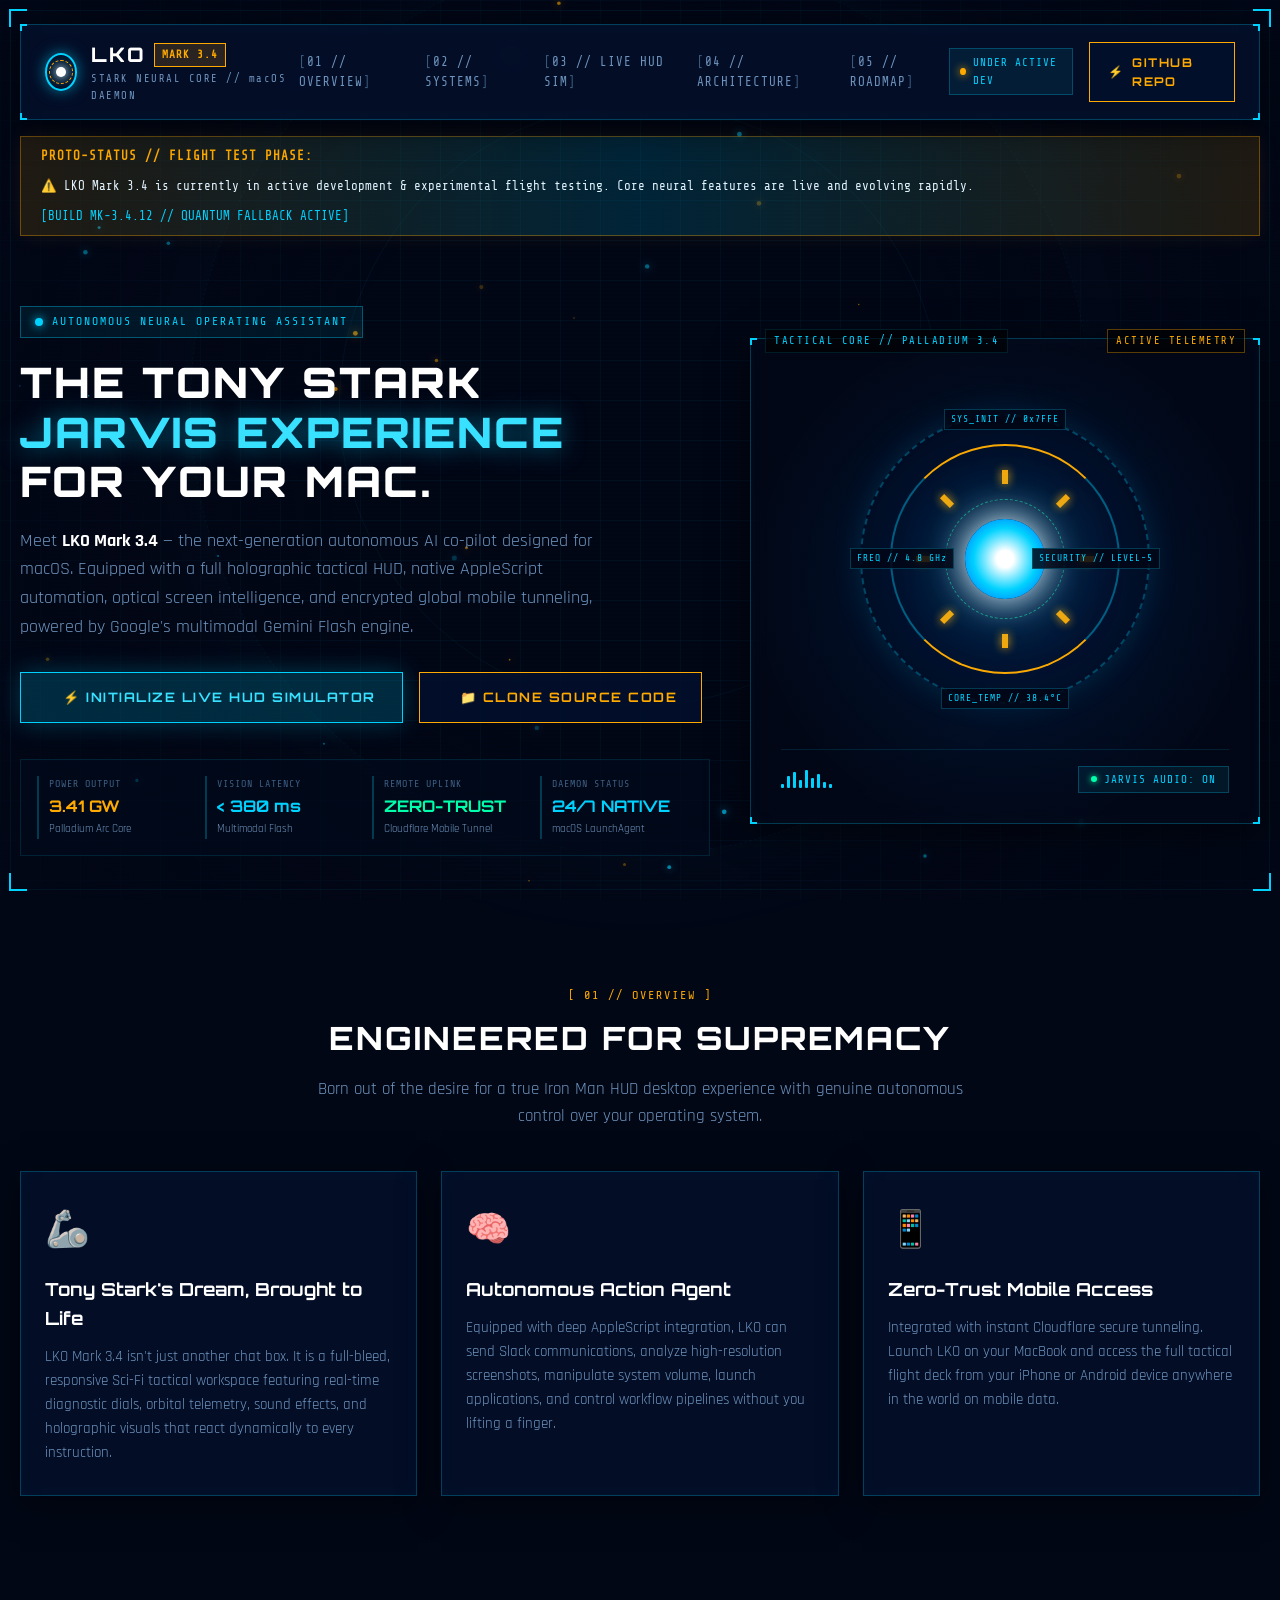
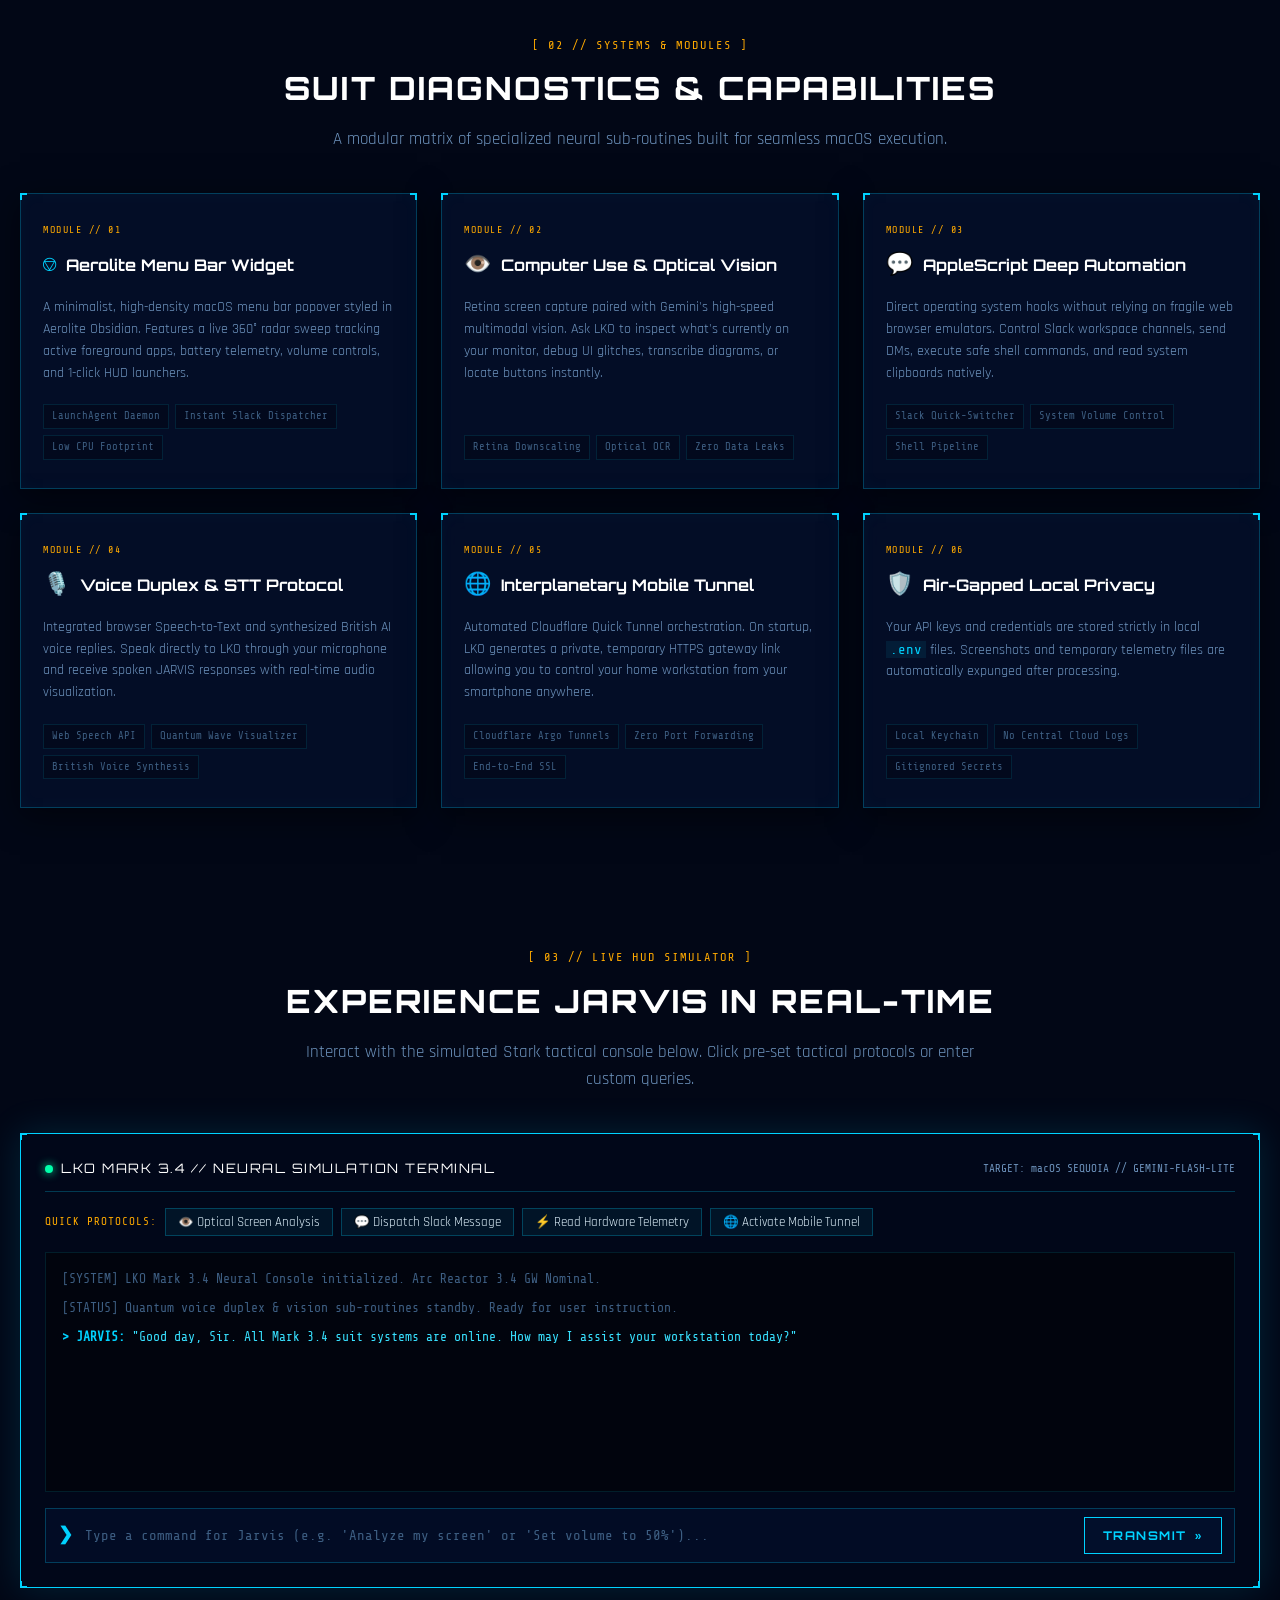
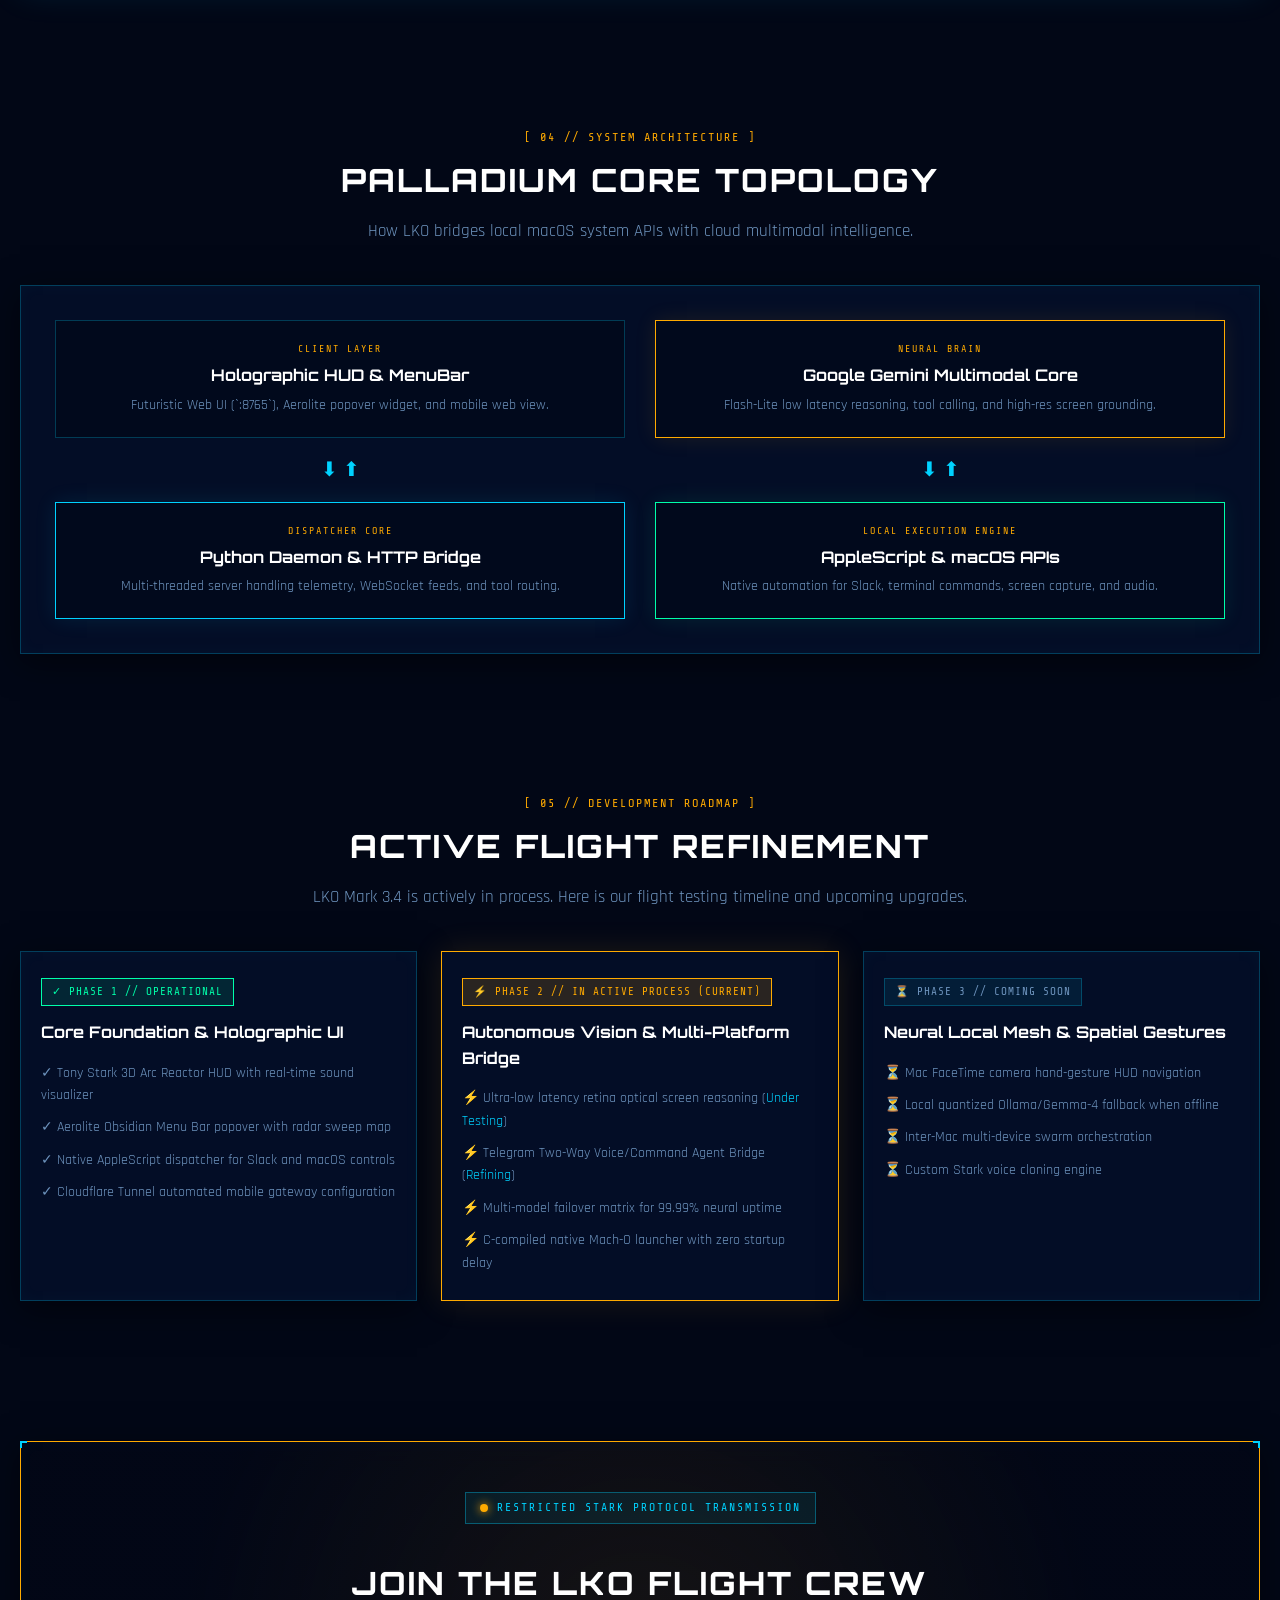
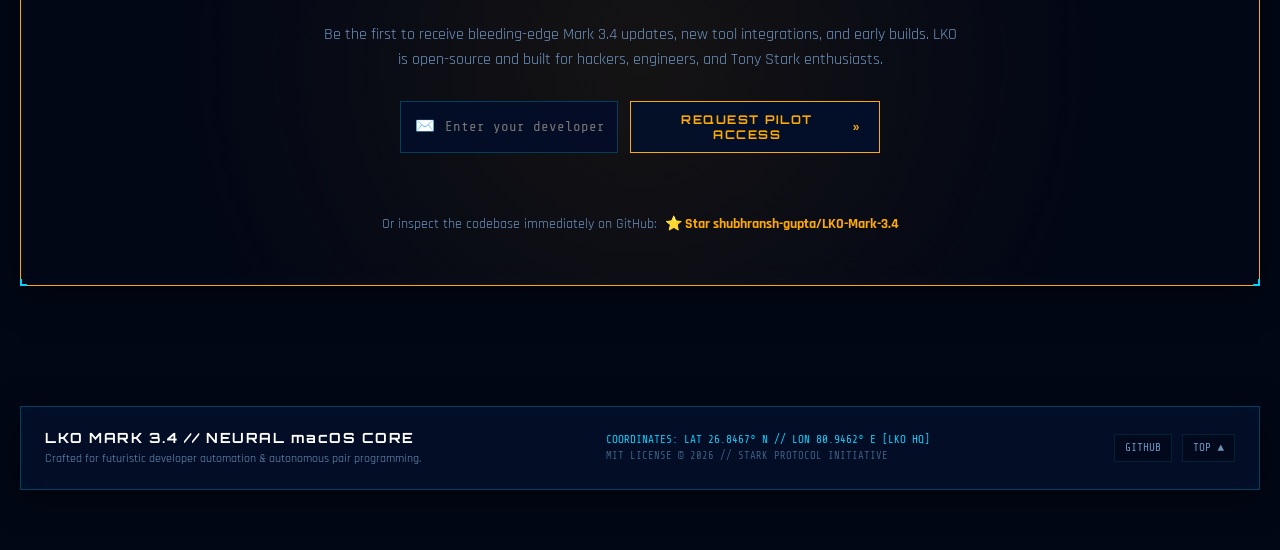
==== docs/index.html @ 7bd101ce "Add Jarvis-themed marketing website in docs/ and refactor README.md to Stark HUD style" ====
<!DOCTYPE html>
<html lang="en">
<head>
  <meta charset="UTF-8">
  <meta name="viewport" content="width=device-width, initial-scale=1.0">
  <title>LKO Mark 3.4 // Autonomous macOS Neural Assistant & Holographic HUD</title>
  
  <!-- Meta & Open Graph Tags -->
  <meta name="description" content="LKO Mark 3.4 is an autonomous macOS Neural Assistant with a Tony Stark Holographic Web HUD, Obsidian Menu Bar Widget, AppleScript Automation, and Encrypted Mobile Gateway. Powered by Google Gemini.">
  <meta name="keywords" content="LKO Mark 3.4, Jarvis AI, Tony Stark UI, macOS AI Assistant, Gemini AI, AppleScript Automation, Holographic HUD, Computer Use">
  <meta property="og:title" content="LKO Mark 3.4 // The Tony Stark Neural macOS Assistant">
  <meta property="og:description" content="Autonomous vision, AppleScript automation, 24/7 background telemetry, and interplanetary mobile gateway — powered by Gemini Multimodal Core.">
  <meta property="og:type" content="website">
  <meta property="og:url" content="https://github.com/shubhransh-gupta/LKO-Mark-3.4">
  
  <!-- Favicon -->
  <link rel="icon" type="image/png" href="arc_reactor_icon.png">

  <!-- Sci-Fi Typography -->
  <link rel="preconnect" href="https://fonts.googleapis.com">
  <link rel="preconnect" href="https://fonts.gstatic.com" crossorigin>
  <link href="https://fonts.googleapis.com/css2?family=Orbitron:wght@400;600;700;800;900&family=Rajdhani:wght@500;600;700&family=Share+Tech+Mono&display=swap" rel="stylesheet">
  
  <!-- Stylesheet -->
  <link rel="stylesheet" href="style.css">
</head>
<body class="sci-fi-body">

  <!-- Deep Sci-Fi Atmospheric Space Background -->
  <div class="hud-space">
    <div class="hud-grid-plane"></div>
    <div class="hud-radar-concentric"></div>
    <div class="hud-scanline-fx"></div>
    <div class="hud-vignette"></div>
    <canvas id="particle-canvas"></canvas>
  </div>

  <!-- Global Tech Frame Overlay Border -->
  <div class="viewport-tech-border">
    <div class="edge-tick top-left"></div>
    <div class="edge-tick top-right"></div>
    <div class="edge-tick bottom-left"></div>
    <div class="edge-tick bottom-right"></div>
  </div>

  <!-- MASTER CONTAINER -->
  <div class="master-wrapper">

    <!-- NAVIGATION HEADER -->
    <header class="hud-header">
      <div class="header-inner tech-card">
        <div class="corner-cross top-left"></div>
        <div class="corner-cross top-right"></div>
        <div class="corner-cross bottom-left"></div>
        <div class="corner-cross bottom-right"></div>

        <!-- Logo & Identity -->
        <a href="#hero" class="brand-block">
          <div class="arc-logo-orb">
            <div class="arc-ring-spin"></div>
            <div class="arc-core-dot"></div>
          </div>
          <div class="brand-text">
            <div class="brand-title">
              <span class="glitch-text" data-text="LKO">LKO</span>
              <span class="badge-mk">MARK 3.4</span>
            </div>
            <div class="brand-sub">STARK NEURAL CORE // macOS DAEMON</div>
          </div>
        </a>

        <!-- Desktop Navigation Links -->
        <nav class="hud-nav">
          <a href="#overview" class="nav-link"><span class="nav-bracket">[</span>01 // OVERVIEW<span class="nav-bracket">]</span></a>
          <a href="#features" class="nav-link"><span class="nav-bracket">[</span>02 // SYSTEMS<span class="nav-bracket">]</span></a>
          <a href="#simulator" class="nav-link"><span class="nav-bracket">[</span>03 // LIVE HUD SIM<span class="nav-bracket">]</span></a>
          <a href="#architecture" class="nav-link"><span class="nav-bracket">[</span>04 // ARCHITECTURE<span class="nav-bracket">]</span></a>
          <a href="#roadmap" class="nav-link"><span class="nav-bracket">[</span>05 // ROADMAP<span class="nav-bracket">]</span></a>
        </nav>

        <!-- Right System Indicators & CTA -->
        <div class="header-status">
          <div class="status-indicator">
            <span class="status-dot"></span>
            <span class="status-text">UNDER ACTIVE DEV</span>
          </div>
          <a href="https://github.com/shubhransh-gupta/LKO-Mark-3.4" target="_blank" rel="noopener noreferrer" class="hud-btn glow-gold">
            <span class="btn-icon">⚡</span>
            <span>GITHUB REPO</span>
          </a>
        </div>
      </div>
    </header>

    <!-- FLOATING DEVELOPMENT STATUS BANNER -->
    <div class="dev-banner-strip">
      <div class="dev-banner-inner">
        <span class="banner-tag">PROTO-STATUS // FLIGHT TEST PHASE:</span>
        <span class="banner-msg">⚠️ LKO Mark 3.4 is currently in active development & experimental flight testing. Core neural features are live and evolving rapidly.</span>
        <span class="banner-version">[BUILD MK-3.4.12 // QUANTUM FALLBACK ACTIVE]</span>
      </div>
    </div>

    <!-- MAIN CONTENT -->
    <main>

      <!-- HERO SECTION -->
      <section id="hero" class="hero-section">
        <div class="hero-container">
          
          <!-- Left Hero Narrative -->
          <div class="hero-text-content">
            <div class="tech-pill-tag">
              <span class="pulsar"></span>
              <span>AUTONOMOUS NEURAL OPERATING ASSISTANT</span>
            </div>

            <h1 class="hero-title">
              THE TONY STARK <br>
              <span class="text-cyan-glow">JARVIS EXPERIENCE</span> <br>
              FOR YOUR MAC.
            </h1>

            <p class="hero-description">
              Meet <strong>LKO Mark 3.4</strong> — the next-generation autonomous AI co-pilot designed for macOS. 
              Equipped with a full holographic tactical HUD, native AppleScript automation, optical screen intelligence, 
              and encrypted global mobile tunneling, powered by Google's multimodal Gemini Flash engine.
            </p>

            <!-- Hero Action Buttons -->
            <div class="hero-cta-group">
              <a href="#simulator" class="hud-btn primary-hud-btn" id="btn-demo-sim">
                <span class="btn-corner-tl"></span>
                <span class="btn-corner-br"></span>
                <span class="btn-label">⚡ INITIALIZE LIVE HUD SIMULATOR</span>
              </a>
              <a href="https://github.com/shubhransh-gupta/LKO-Mark-3.4" target="_blank" rel="noopener noreferrer" class="hud-btn secondary-hud-btn">
                <span class="btn-corner-tl"></span>
                <span class="btn-corner-br"></span>
                <span class="btn-label">📁 CLONE SOURCE CODE</span>
              </a>
            </div>

            <!-- Live Telemetry Badges -->
            <div class="hero-telemetry-grid">
              <div class="telemetry-item">
                <div class="telemetry-lbl">POWER OUTPUT</div>
                <div class="telemetry-val text-gold"><span id="live-power-val">3.40</span> GW</div>
                <div class="telemetry-sub">Palladium Arc Core</div>
              </div>
              <div class="telemetry-item">
                <div class="telemetry-lbl">VISION LATENCY</div>
                <div class="telemetry-val text-cyan">&lt; 380 ms</div>
                <div class="telemetry-sub">Multimodal Flash</div>
              </div>
              <div class="telemetry-item">
                <div class="telemetry-lbl">REMOTE UPLINK</div>
                <div class="telemetry-val text-green">ZERO-TRUST</div>
                <div class="telemetry-sub">Cloudflare Mobile Tunnel</div>
              </div>
              <div class="telemetry-item">
                <div class="telemetry-lbl">DAEMON STATUS</div>
                <div class="telemetry-val text-cyan">24/7 NATIVE</div>
                <div class="telemetry-sub">macOS LaunchAgent</div>
              </div>
            </div>
          </div>

          <!-- Right Holographic Arc Reactor Stage -->
          <div class="hero-visual-stage">
            <div class="hologram-stage-frame tech-card">
              <div class="frame-tag top-left-tag">TACTICAL CORE // PALLADIUM 3.4</div>
              <div class="frame-tag top-right-tag gold">ACTIVE TELEMETRY</div>
              <div class="corner-cross top-left"></div>
              <div class="corner-cross top-right"></div>
              <div class="corner-cross bottom-left"></div>
              <div class="corner-cross bottom-right"></div>

              <!-- 3D Arc Reactor Interactive Visual -->
              <div class="reactor-3d-wrapper" id="reactor-interactive-orb">
                <div class="reactor-ring outer-ring"></div>
                <div class="reactor-ring mid-ring"></div>
                <div class="reactor-ring segment-ring">
                  <span class="core-segment seg-1"></span>
                  <span class="core-segment seg-2"></span>
                  <span class="core-segment seg-3"></span>
                  <span class="core-segment seg-4"></span>
                  <span class="core-segment seg-5"></span>
                  <span class="core-segment seg-6"></span>
                  <span class="core-segment seg-7"></span>
                  <span class="core-segment seg-8"></span>
                </div>
                <div class="reactor-ring inner-circuit"></div>
                <div class="reactor-pulsing-core">
                  <div class="core-lens-glow"></div>
                  <div class="core-center-crystal"></div>
                </div>

                <!-- Floating Holographic Data Rings -->
                <div class="holo-orbit-data data-top">SYS_INIT // 0x7FFE</div>
                <div class="holo-orbit-data data-bottom">CORE_TEMP // 38.4°C</div>
                <div class="holo-orbit-data data-left">FREQ // 4.8 GHz</div>
                <div class="holo-orbit-data data-right">SECURITY // LEVEL-5</div>
              </div>

              <!-- Interactive Sound & HUD Controls -->
              <div class="reactor-status-footer">
                <div class="audio-bars" id="reactor-audio-wave">
                  <span class="bar"></span><span class="bar"></span><span class="bar"></span>
                  <span class="bar"></span><span class="bar"></span><span class="bar"></span>
                  <span class="bar"></span><span class="bar"></span><span class="bar"></span>
                </div>
                <button class="sfx-toggle-btn" id="sfx-toggle" title="Toggle Jarvis Audio Effects">
                  <span class="sfx-dot"></span>
                  <span class="sfx-label">JARVIS AUDIO: ON</span>
                </button>
              </div>
            </div>
          </div>

        </div>
      </section>

      <!-- SECTION 1: OVERVIEW & INSPIRATION -->
      <section id="overview" class="section-container">
        <div class="section-header">
          <div class="section-num">[ 01 // OVERVIEW ]</div>
          <h2 class="section-title">ENGINEERED FOR SUPREMACY</h2>
          <p class="section-subtitle">Born out of the desire for a true Iron Man HUD desktop experience with genuine autonomous control over your operating system.</p>
        </div>

        <div class="overview-grid">
          <div class="overview-card tech-card">
            <div class="card-icon">🦾</div>
            <h3 class="card-title">Tony Stark's Dream, Brought to Life</h3>
            <p class="card-desc">
              LKO Mark 3.4 isn't just another chat box. It is a full-bleed, responsive Sci-Fi tactical workspace featuring real-time diagnostic dials, orbital telemetry, sound effects, and holographic visuals that react dynamically to every instruction.
            </p>
          </div>

          <div class="overview-card tech-card">
            <div class="card-icon">🧠</div>
            <h3 class="card-title">Autonomous Action Agent</h3>
            <p class="card-desc">
              Equipped with deep AppleScript integration, LKO can send Slack communications, analyze high-resolution screenshots, manipulate system volume, launch applications, and control workflow pipelines without you lifting a finger.
            </p>
          </div>

          <div class="overview-card tech-card">
            <div class="card-icon">📱</div>
            <h3 class="card-title">Zero-Trust Mobile Access</h3>
            <p class="card-desc">
              Integrated with instant Cloudflare secure tunneling. Launch LKO on your MacBook and access the full tactical flight deck from your iPhone or Android device anywhere in the world on mobile data.
            </p>
          </div>
        </div>
      </section>

      <!-- SECTION 2: SYSTEM CAPABILITIES (GRID) -->
      <section id="features" class="section-container">
        <div class="section-header">
          <div class="section-num">[ 02 // SYSTEMS & MODULES ]</div>
          <h2 class="section-title">SUIT DIAGNOSTICS & CAPABILITIES</h2>
          <p class="section-subtitle">A modular matrix of specialized neural sub-routines built for seamless macOS execution.</p>
        </div>

        <div class="features-grid">
          
          <!-- Module 1 -->
          <div class="feature-card tech-card">
            <div class="corner-cross top-left"></div>
            <div class="corner-cross top-right"></div>
            <div class="feature-tag">MODULE // 01</div>
            <div class="feature-header">
              <span class="f-icon">⎊</span>
              <h3 class="f-title">Aerolite Menu Bar Widget</h3>
            </div>
            <p class="f-desc">
              A minimalist, high-density macOS menu bar popover styled in Aerolite Obsidian. Features a live 360° radar sweep tracking active foreground apps, battery telemetry, volume controls, and 1-click HUD launchers.
            </p>
            <div class="f-specs">
              <span class="spec-pill">LaunchAgent Daemon</span>
              <span class="spec-pill">Instant Slack Dispatcher</span>
              <span class="spec-pill">Low CPU Footprint</span>
            </div>
          </div>

          <!-- Module 2 -->
          <div class="feature-card tech-card">
            <div class="corner-cross top-left"></div>
            <div class="corner-cross top-right"></div>
            <div class="feature-tag">MODULE // 02</div>
            <div class="feature-header">
              <span class="f-icon">👁️</span>
              <h3 class="f-title">Computer Use & Optical Vision</h3>
            </div>
            <p class="f-desc">
              Retina screen capture paired with Gemini's high-speed multimodal vision. Ask LKO to inspect what's currently on your monitor, debug UI glitches, transcribe diagrams, or locate buttons instantly.
            </p>
            <div class="f-specs">
              <span class="spec-pill">Retina Downscaling</span>
              <span class="spec-pill">Optical OCR</span>
              <span class="spec-pill">Zero Data Leaks</span>
            </div>
          </div>

          <!-- Module 3 -->
          <div class="feature-card tech-card">
            <div class="corner-cross top-left"></div>
            <div class="corner-cross top-right"></div>
            <div class="feature-tag">MODULE // 03</div>
            <div class="feature-header">
              <span class="f-icon">💬</span>
              <h3 class="f-title">AppleScript Deep Automation</h3>
            </div>
            <p class="f-desc">
              Direct operating system hooks without relying on fragile web browser emulators. Control Slack workspace channels, send DMs, execute safe shell commands, and read system clipboards natively.
            </p>
            <div class="f-specs">
              <span class="spec-pill">Slack Quick-Switcher</span>
              <span class="spec-pill">System Volume Control</span>
              <span class="spec-pill">Shell Pipeline</span>
            </div>
          </div>

          <!-- Module 4 -->
          <div class="feature-card tech-card">
            <div class="corner-cross top-left"></div>
            <div class="corner-cross top-right"></div>
            <div class="feature-tag">MODULE // 04</div>
            <div class="feature-header">
              <span class="f-icon">🎙️</span>
              <h3 class="f-title">Voice Duplex & STT Protocol</h3>
            </div>
            <p class="f-desc">
              Integrated browser Speech-to-Text and synthesized British AI voice replies. Speak directly to LKO through your microphone and receive spoken JARVIS responses with real-time audio visualization.
            </p>
            <div class="f-specs">
              <span class="spec-pill">Web Speech API</span>
              <span class="spec-pill">Quantum Wave Visualizer</span>
              <span class="spec-pill">British Voice Synthesis</span>
            </div>
          </div>

          <!-- Module 5 -->
          <div class="feature-card tech-card">
            <div class="corner-cross top-left"></div>
            <div class="corner-cross top-right"></div>
            <div class="feature-tag">MODULE // 05</div>
            <div class="feature-header">
              <span class="f-icon">🌐</span>
              <h3 class="f-title">Interplanetary Mobile Tunnel</h3>
            </div>
            <p class="f-desc">
              Automated Cloudflare Quick Tunnel orchestration. On startup, LKO generates a private, temporary HTTPS gateway link allowing you to control your home workstation from your smartphone anywhere.
            </p>
            <div class="f-specs">
              <span class="spec-pill">Cloudflare Argo Tunnels</span>
              <span class="spec-pill">Zero Port Forwarding</span>
              <span class="spec-pill">End-to-End SSL</span>
            </div>
          </div>

          <!-- Module 6 -->
          <div class="feature-card tech-card">
            <div class="corner-cross top-left"></div>
            <div class="corner-cross top-right"></div>
            <div class="feature-tag">MODULE // 06</div>
            <div class="feature-header">
              <span class="f-icon">🛡️</span>
              <h3 class="f-title">Air-Gapped Local Privacy</h3>
            </div>
            <p class="f-desc">
              Your API keys and credentials are stored strictly in local <span class="code-mono">.env</span> files. Screenshots and temporary telemetry files are automatically expunged after processing.
            </p>
            <div class="f-specs">
              <span class="spec-pill">Local Keychain</span>
              <span class="spec-pill">No Central Cloud Logs</span>
              <span class="spec-pill">Gitignored Secrets</span>
            </div>
          </div>

        </div>
      </section>

      <!-- SECTION 3: LIVE INTERACTIVE HUD SIMULATOR -->
      <section id="simulator" class="section-container">
        <div class="section-header">
          <div class="section-num">[ 03 // LIVE HUD SIMULATOR ]</div>
          <h2 class="section-title">EXPERIENCE JARVIS IN REAL-TIME</h2>
          <p class="section-subtitle">Interact with the simulated Stark tactical console below. Click pre-set tactical protocols or enter custom queries.</p>
        </div>

        <div class="simulator-wrapper tech-card">
          <div class="corner-cross top-left"></div>
          <div class="corner-cross top-right"></div>
          <div class="corner-cross bottom-left"></div>
          <div class="corner-cross bottom-right"></div>

          <!-- Simulator Header -->
          <div class="sim-header">
            <div class="sim-brand">
              <span class="sim-dot"></span>
              <span class="sim-title">LKO MARK 3.4 // NEURAL SIMULATION TERMINAL</span>
            </div>
            <div class="sim-status">
              <span>TARGET: macOS SEQUOIA // GEMINI-FLASH-LITE</span>
            </div>
          </div>

          <!-- Quick Action Buttons -->
          <div class="sim-preset-bar">
            <span class="preset-label">QUICK PROTOCOLS:</span>
            <button class="preset-btn" data-query="Jarvis, scan active screen telemetry and analyze open windows.">👁️ Optical Screen Analysis</button>
            <button class="preset-btn" data-query="Send message to #engineering on Slack: 'LKO Mark 3.4 build compiled successfully.'">💬 Dispatch Slack Message</button>
            <button class="preset-btn" data-query="Check Mac system battery, volume, and CPU core frequencies.">⚡ Read Hardware Telemetry</button>
            <button class="preset-btn" data-query="Initialize Cloudflare encrypted mobile gateway for remote uplink.">🌐 Activate Mobile Tunnel</button>
          </div>

          <!-- Interactive Terminal Body -->
          <div class="sim-terminal-screen" id="sim-output">
            <div class="sim-line system">[SYSTEM] LKO Mark 3.4 Neural Console initialized. Arc Reactor 3.4 GW Nominal.</div>
            <div class="sim-line system">[STATUS] Quantum voice duplex & vision sub-routines standby. Ready for user instruction.</div>
            <div class="sim-line bot">
              <span class="bot-tag">&gt; JARVIS:</span> "Good day, Sir. All Mark 3.4 suit systems are online. How may I assist your workstation today?"
            </div>
          </div>

          <!-- Terminal Input Row -->
          <form class="sim-input-row" id="sim-form">
            <span class="prompt-symbol">❯</span>
            <input type="text" id="sim-input" placeholder="Type a command for Jarvis (e.g. 'Analyze my screen' or 'Set volume to 50%')..." autocomplete="off">
            <button type="submit" class="hud-btn glow-cyan">
              <span>TRANSMIT</span>
              <span class="btn-arr">»</span>
            </button>
          </form>

        </div>
      </section>

      <!-- SECTION 4: ARCHITECTURE BLUEPRINT -->
      <section id="architecture" class="section-container">
        <div class="section-header">
          <div class="section-num">[ 04 // SYSTEM ARCHITECTURE ]</div>
          <h2 class="section-title">PALLADIUM CORE TOPOLOGY</h2>
          <p class="section-subtitle">How LKO bridges local macOS system APIs with cloud multimodal intelligence.</p>
        </div>

        <div class="architecture-diagram tech-card">
          <div class="diag-column">
            <div class="diag-node">
              <div class="node-badge">CLIENT LAYER</div>
              <h4>Holographic HUD & MenuBar</h4>
              <p>Futuristic Web UI (`:8765`), Aerolite popover widget, and mobile web view.</p>
            </div>
            <div class="diag-arrow">⬇ ⬆</div>
            <div class="diag-node highlight-cyan">
              <div class="node-badge">DISPATCHER CORE</div>
              <h4>Python Daemon & HTTP Bridge</h4>
              <p>Multi-threaded server handling telemetry, WebSocket feeds, and tool routing.</p>
            </div>
          </div>

          <div class="diag-column">
            <div class="diag-node highlight-gold">
              <div class="node-badge">NEURAL BRAIN</div>
              <h4>Google Gemini Multimodal Core</h4>
              <p>Flash-Lite low latency reasoning, tool calling, and high-res screen grounding.</p>
            </div>
            <div class="diag-arrow">⬇ ⬆</div>
            <div class="diag-node highlight-green">
              <div class="node-badge">LOCAL EXECUTION ENGINE</div>
              <h4>AppleScript & macOS APIs</h4>
              <p>Native automation for Slack, terminal commands, screen capture, and audio.</p>
            </div>
          </div>
        </div>
      </section>

      <!-- SECTION 5: ROADMAP // UNDER PROCESS -->
      <section id="roadmap" class="section-container">
        <div class="section-header">
          <div class="section-num">[ 05 // DEVELOPMENT ROADMAP ]</div>
          <h2 class="section-title">ACTIVE FLIGHT REFINEMENT</h2>
          <p class="section-subtitle">LKO Mark 3.4 is actively in process. Here is our flight testing timeline and upcoming upgrades.</p>
        </div>

        <div class="roadmap-timeline">

          <!-- Phase 1 -->
          <div class="timeline-card completed tech-card">
            <div class="timeline-badge done">✓ PHASE 1 // OPERATIONAL</div>
            <h3 class="timeline-title">Core Foundation & Holographic UI</h3>
            <ul class="timeline-list">
              <li>✓ Tony Stark 3D Arc Reactor HUD with real-time sound visualizer</li>
              <li>✓ Aerolite Obsidian Menu Bar popover with radar sweep map</li>
              <li>✓ Native AppleScript dispatcher for Slack and macOS controls</li>
              <li>✓ Cloudflare Tunnel automated mobile gateway configuration</li>
            </ul>
          </div>

          <!-- Phase 2 -->
          <div class="timeline-card in-progress tech-card">
            <div class="timeline-badge active">⚡ PHASE 2 // IN ACTIVE PROCESS (CURRENT)</div>
            <h3 class="timeline-title">Autonomous Vision & Multi-Platform Bridge</h3>
            <ul class="timeline-list">
              <li>⚡ Ultra-low latency retina optical screen reasoning (<span class="text-cyan">Under Testing</span>)</li>
              <li>⚡ Telegram Two-Way Voice/Command Agent Bridge (<span class="text-cyan">Refining</span>)</li>
              <li>⚡ Multi-model failover matrix for 99.99% neural uptime</li>
              <li>⚡ C-compiled native Mach-O launcher with zero startup delay</li>
            </ul>
          </div>

          <!-- Phase 3 -->
          <div class="timeline-card upcoming tech-card">
            <div class="timeline-badge upcoming">⏳ PHASE 3 // COMING SOON</div>
            <h3 class="timeline-title">Neural Local Mesh & Spatial Gestures</h3>
            <ul class="timeline-list">
              <li>⏳ Mac FaceTime camera hand-gesture HUD navigation</li>
              <li>⏳ Local quantized Ollama/Gemma-4 fallback when offline</li>
              <li>⏳ Inter-Mac multi-device swarm orchestration</li>
              <li>⏳ Custom Stark voice cloning engine</li>
            </ul>
          </div>

        </div>
      </section>

      <!-- SECTION 6: EARLY ACCESS & WAITLIST TRANSMISSION -->
      <section id="access" class="section-container">
        <div class="access-box tech-card">
          <div class="corner-cross top-left"></div>
          <div class="corner-cross top-right"></div>
          <div class="corner-cross bottom-left"></div>
          <div class="corner-cross bottom-right"></div>

          <div class="access-content">
            <div class="tech-pill-tag">
              <span class="pulsar gold"></span>
              <span>RESTRICTED STARK PROTOCOL TRANSMISSION</span>
            </div>

            <h2 class="access-title">JOIN THE LKO FLIGHT CREW</h2>
            <p class="access-desc">
              Be the first to receive bleeding-edge Mark 3.4 updates, new tool integrations, and early builds.
              LKO is open-source and built for hackers, engineers, and Tony Stark enthusiasts.
            </p>

            <form class="access-form" id="waitlist-form">
              <div class="input-wrapper">
                <span class="input-icon">✉️</span>
                <input type="email" id="waitlist-email" placeholder="Enter your developer email..." required autocomplete="email">
              </div>
              <button type="submit" class="hud-btn glow-gold">
                <span>REQUEST PILOT ACCESS</span>
                <span class="btn-arr">»</span>
              </button>
            </form>
            <div class="form-feedback" id="waitlist-feedback"></div>

            <div class="access-footer-links">
              <span>Or inspect the codebase immediately on GitHub:</span>
              <a href="https://github.com/shubhransh-gupta/LKO-Mark-3.4" target="_blank" rel="noopener noreferrer" class="repo-link">
                ⭐ Star shubhransh-gupta/LKO-Mark-3.4
              </a>
            </div>
          </div>
        </div>
      </section>

    </main>

    <!-- FOOTER -->
    <footer class="hud-footer">
      <div class="footer-inner tech-card">
        <div class="footer-left">
          <div class="footer-brand">LKO MARK 3.4 // NEURAL macOS CORE</div>
          <div class="footer-sub">Crafted for futuristic developer automation & autonomous pair programming.</div>
        </div>
        <div class="footer-center">
          <div class="coord-tag">COORDINATES: LAT 26.8467° N // LON 80.9462° E [LKO HQ]</div>
          <div class="footer-copy">MIT LICENSE © 2026 // STARK PROTOCOL INITIATIVE</div>
        </div>
        <div class="footer-right">
          <a href="https://github.com/shubhransh-gupta/LKO-Mark-3.4" target="_blank" rel="noopener noreferrer" class="hud-mini-btn">
            GITHUB
          </a>
          <a href="#hero" class="hud-mini-btn">
            TOP ▲
          </a>
        </div>
      </div>
    </footer>

  </div>

  <!-- Interactive JavaScript -->
  <script src="landing.js"></script>
</body>
</html>
---- docs/style.css ----
:root {
  --bg-deep: #020716;
  --bg-surface: rgba(3, 12, 34, 0.88);
  --bg-surface-hover: rgba(5, 20, 54, 0.95);
  --bg-tech-card: rgba(4, 16, 44, 0.78);
  
  --cyan: #00d2ff;
  --cyan-bright: #38e1ff;
  --cyan-glow: rgba(0, 210, 255, 0.5);
  
  --blue-core: #0077ff;
  --blue-glow: rgba(0, 119, 255, 0.4);
  
  --gold: #ffaa00;
  --gold-glow: rgba(255, 170, 0, 0.5);
  
  --green: #00ffaa;
  --green-glow: rgba(0, 255, 170, 0.4);
  
  --red: #ff2255;
  --red-glow: rgba(255, 34, 85, 0.4);
  
  --text-primary: #e2f4ff;
  --text-dim: #6e94be;
  --text-muted: #3d5e82;
  --text-bright: #ffffff;
  
  --font-hud: 'Orbitron', -apple-system, sans-serif;
  --font-mono: 'Share Tech Mono', 'Courier New', monospace;
  --font-ui: 'Rajdhani', -apple-system, sans-serif;

  --border-hud: rgba(0, 210, 255, 0.25);
  --border-gold: rgba(255, 170, 0, 0.35);
  --border-dim: rgba(0, 210, 255, 0.12);
}

/* RESET & BASE */
* {
  box-sizing: border-box;
  margin: 0;
  padding: 0;
  -webkit-font-smoothing: antialiased;
}

html {
  scroll-behavior: smooth;
}

body.sci-fi-body {
  background-color: var(--bg-deep);
  color: var(--text-primary);
  font-family: var(--font-ui);
  font-size: 16px;
  line-height: 1.6;
  overflow-x: hidden;
  min-height: 100vh;
  position: relative;
}

/* ATMOSPHERIC BACKGROUND */
.hud-space {
  position: fixed;
  top: 0;
  left: 0;
  width: 100vw;
  height: 100vh;
  z-index: 0;
  pointer-events: none;
}

.hud-grid-plane {
  position: absolute;
  top: 0;
  left: 0;
  width: 100%;
  height: 100%;
  background-image: 
    linear-gradient(to right, rgba(0, 210, 255, 0.04) 1px, transparent 1px),
    linear-gradient(to bottom, rgba(0, 210, 255, 0.04) 1px, transparent 1px);
  background-size: 40px 40px;
}

.hud-radar-concentric {
  position: absolute;
  top: 45%;
  left: 50%;
  transform: translate(-50%, -50%);
  width: 900px;
  height: 900px;
  border-radius: 50%;
  border: 1px dashed rgba(0, 210, 255, 0.07);
  box-shadow: 0 0 140px rgba(0, 210, 255, 0.03);
}

.hud-radar-concentric::before {
  content: '';
  position: absolute;
  top: 50%;
  left: 50%;
  transform: translate(-50%, -50%);
  width: 600px;
  height: 600px;
  border-radius: 50%;
  border: 1px solid rgba(0, 210, 255, 0.05);
}

.hud-scanline-fx {
  position: absolute;
  top: 0;
  left: 0;
  width: 100%;
  height: 100%;
  background: repeating-linear-gradient(
    0deg,
    rgba(0, 0, 0, 0.12),
    rgba(0, 0, 0, 0.12) 2px,
    transparent 2px,
    transparent 4px
  );
  opacity: 0.6;
}

.hud-vignette {
  position: absolute;
  top: 0;
  left: 0;
  width: 100%;
  height: 100%;
  background: radial-gradient(circle at center, transparent 40%, rgba(2, 7, 22, 0.85) 95%);
}

#particle-canvas {
  position: absolute;
  top: 0;
  left: 0;
  width: 100%;
  height: 100%;
}

/* GLOBAL TECH CORNERS OVERLAY */
.viewport-tech-border {
  position: fixed;
  top: 10px;
  left: 10px;
  right: 10px;
  bottom: 10px;
  pointer-events: none;
  z-index: 99;
  border: 1px solid rgba(0, 210, 255, 0.06);
}

.edge-tick {
  position: absolute;
  width: 18px;
  height: 18px;
}

.edge-tick.top-left {
  top: -2px;
  left: -2px;
  border-top: 2px solid var(--cyan);
  border-left: 2px solid var(--cyan);
}

.edge-tick.top-right {
  top: -2px;
  right: -2px;
  border-top: 2px solid var(--cyan);
  border-right: 2px solid var(--cyan);
}

.edge-tick.bottom-left {
  bottom: -2px;
  left: -2px;
  border-bottom: 2px solid var(--cyan);
  border-left: 2px solid var(--cyan);
}

.edge-tick.bottom-right {
  bottom: -2px;
  right: -2px;
  border-bottom: 2px solid var(--cyan);
  border-right: 2px solid var(--cyan);
}

/* MASTER WRAPPER */
.master-wrapper {
  position: relative;
  z-index: 10;
  max-width: 1320px;
  margin: 0 auto;
  padding: 24px 20px 60px;
}

/* TECH CARD REUSABLE BASE */
.tech-card {
  position: relative;
  background: var(--bg-tech-card);
  border: 1px solid var(--border-hud);
  backdrop-filter: blur(14px);
  -webkit-backdrop-filter: blur(14px);
  box-shadow: 0 8px 32px rgba(0, 0, 0, 0.5), inset 0 0 15px rgba(0, 210, 255, 0.03);
  transition: all 0.3s cubic-bezier(0.25, 1, 0.5, 1);
}

.corner-cross {
  position: absolute;
  width: 7px;
  height: 7px;
  pointer-events: none;
}

.corner-cross.top-left { top: -1px; left: -1px; border-top: 2px solid var(--cyan); border-left: 2px solid var(--cyan); }
.corner-cross.top-right { top: -1px; right: -1px; border-top: 2px solid var(--cyan); border-right: 2px solid var(--cyan); }
.corner-cross.bottom-left { bottom: -1px; left: -1px; border-bottom: 2px solid var(--cyan); border-left: 2px solid var(--cyan); }
.corner-cross.bottom-right { bottom: -1px; right: -1px; border-bottom: 2px solid var(--cyan); border-right: 2px solid var(--cyan); }

/* HEADER */
.hud-header {
  margin-bottom: 16px;
}

.header-inner {
  display: flex;
  align-items: center;
  justify-content: space-between;
  padding: 14px 24px;
}

.brand-block {
  display: flex;
  align-items: center;
  gap: 14px;
  text-decoration: none;
  color: inherit;
}

.arc-logo-orb {
  position: relative;
  width: 38px;
  height: 38px;
  border-radius: 50%;
  border: 2px solid var(--cyan);
  display: flex;
  align-items: center;
  justify-content: center;
  box-shadow: 0 0 15px var(--cyan-glow);
}

.arc-ring-spin {
  position: absolute;
  width: 24px;
  height: 24px;
  border-radius: 50%;
  border: 1px dashed var(--gold);
  animation: spinSlow 8s linear infinite;
}

.arc-core-dot {
  width: 10px;
  height: 10px;
  background: #ffffff;
  border-radius: 50%;
  box-shadow: 0 0 10px #ffffff, 0 0 20px var(--cyan);
}

@keyframes spinSlow {
  from { transform: rotate(0deg); }
  to { transform: rotate(360deg); }
}

.brand-title {
  display: flex;
  align-items: center;
  gap: 8px;
  font-family: var(--font-hud);
  font-size: 20px;
  font-weight: 800;
  letter-spacing: 2px;
  color: var(--text-bright);
}

.badge-mk {
  font-size: 11px;
  padding: 2px 7px;
  background: rgba(255, 170, 0, 0.15);
  border: 1px solid var(--gold);
  color: var(--gold);
  font-family: var(--font-mono);
  letter-spacing: 1px;
}

.brand-sub {
  font-family: var(--font-mono);
  font-size: 10.5px;
  color: var(--text-dim);
  letter-spacing: 1.5px;
}

.hud-nav {
  display: flex;
  gap: 20px;
}

.nav-link {
  font-family: var(--font-mono);
  font-size: 12.5px;
  color: var(--text-dim);
  text-decoration: none;
  letter-spacing: 1px;
  transition: all 0.2s ease;
}

.nav-bracket {
  color: var(--text-muted);
  transition: color 0.2s ease;
}

.nav-link:hover {
  color: var(--cyan-bright);
  text-shadow: 0 0 10px var(--cyan-glow);
}

.nav-link:hover .nav-bracket {
  color: var(--cyan);
}

.header-status {
  display: flex;
  align-items: center;
  gap: 16px;
}

.status-indicator {
  display: flex;
  align-items: center;
  gap: 7px;
  background: rgba(0, 210, 255, 0.08);
  border: 1px solid rgba(0, 210, 255, 0.25);
  padding: 5px 10px;
  font-family: var(--font-mono);
  font-size: 11px;
  color: var(--cyan);
  letter-spacing: 1px;
}

.status-dot {
  width: 7px;
  height: 7px;
  border-radius: 50%;
  background: var(--gold);
  box-shadow: 0 0 8px var(--gold);
  animation: pulseDot 1.5s infinite alternate;
}

@keyframes pulseDot {
  from { opacity: 0.4; transform: scale(0.8); }
  to { opacity: 1; transform: scale(1.2); }
}

/* DEV BANNER STRIP */
.dev-banner-strip {
  background: linear-gradient(90deg, rgba(255, 170, 0, 0.12) 0%, rgba(0, 210, 255, 0.15) 50%, rgba(255, 170, 0, 0.12) 100%);
  border: 1px solid rgba(255, 170, 0, 0.35);
  padding: 9px 20px;
  margin-bottom: 30px;
  box-shadow: 0 0 20px rgba(255, 170, 0, 0.08);
}

.dev-banner-inner {
  display: flex;
  align-items: center;
  justify-content: space-between;
  flex-wrap: wrap;
  gap: 10px;
  font-family: var(--font-mono);
  font-size: 12.5px;
}

.banner-tag {
  color: var(--gold);
  font-weight: bold;
  letter-spacing: 1px;
}

.banner-msg {
  color: var(--text-primary);
}

.banner-version {
  color: var(--cyan);
}

/* BUTTONS */
.hud-btn {
  position: relative;
  display: inline-flex;
  align-items: center;
  gap: 8px;
  background: rgba(3, 16, 44, 0.9);
  border: 1px solid var(--border-hud);
  color: var(--text-bright);
  font-family: var(--font-hud);
  font-size: 12px;
  font-weight: 700;
  letter-spacing: 1.5px;
  text-decoration: none;
  padding: 10px 18px;
  cursor: pointer;
  transition: all 0.25s ease;
  overflow: hidden;
}

.hud-btn:hover {
  background: rgba(0, 210, 255, 0.15);
  border-color: var(--cyan);
  box-shadow: 0 0 20px var(--cyan-glow);
  transform: translateY(-1px);
}

.hud-btn.glow-gold {
  border-color: var(--gold);
  color: var(--gold);
}

.hud-btn.glow-gold:hover {
  background: rgba(255, 170, 0, 0.15);
  box-shadow: 0 0 20px var(--gold-glow);
  color: #ffffff;
}

.hud-btn.glow-cyan {
  border-color: var(--cyan);
  color: var(--cyan);
}

.hud-btn.primary-hud-btn {
  background: rgba(0, 210, 255, 0.18);
  border-color: var(--cyan);
  color: var(--cyan-bright);
  padding: 14px 26px;
  font-size: 13px;
  box-shadow: 0 0 25px rgba(0, 210, 255, 0.25);
}

.hud-btn.primary-hud-btn:hover {
  background: var(--cyan);
  color: #020716;
  box-shadow: 0 0 35px var(--cyan);
}

.hud-btn.secondary-hud-btn {
  padding: 14px 24px;
  font-size: 13px;
  border-color: var(--gold);
  color: var(--gold);
}

.hud-btn.secondary-hud-btn:hover {
  background: rgba(255, 170, 0, 0.2);
  color: #ffffff;
  box-shadow: 0 0 25px var(--gold-glow);
}

/* HERO SECTION */
.hero-section {
  padding: 40px 0 60px;
}

.hero-container {
  display: grid;
  grid-template-columns: 1.15fr 0.85fr;
  gap: 40px;
  align-items: center;
}

.tech-pill-tag {
  display: inline-flex;
  align-items: center;
  gap: 9px;
  background: rgba(0, 210, 255, 0.08);
  border: 1px solid rgba(0, 210, 255, 0.35);
  padding: 6px 14px;
  font-family: var(--font-mono);
  font-size: 11.5px;
  color: var(--cyan);
  letter-spacing: 2px;
  margin-bottom: 20px;
}

.pulsar {
  width: 8px;
  height: 8px;
  border-radius: 50%;
  background: var(--cyan);
  box-shadow: 0 0 10px var(--cyan);
  animation: pulseDot 1.2s infinite alternate;
}

.pulsar.gold {
  background: var(--gold);
  box-shadow: 0 0 10px var(--gold);
}

.hero-title {
  font-family: var(--font-hud);
  font-size: 42px;
  font-weight: 900;
  line-height: 1.18;
  letter-spacing: 2px;
  color: var(--text-bright);
  margin-bottom: 20px;
}

.text-cyan-glow {
  color: var(--cyan-bright);
  text-shadow: 0 0 25px var(--cyan-glow);
}

.hero-description {
  font-size: 18px;
  color: var(--text-dim);
  line-height: 1.6;
  margin-bottom: 30px;
  max-width: 600px;
}

.hero-description strong {
  color: var(--text-bright);
}

.hero-cta-group {
  display: flex;
  gap: 16px;
  flex-wrap: wrap;
  margin-bottom: 36px;
}

.hero-telemetry-grid {
  display: grid;
  grid-template-columns: repeat(4, 1fr);
  gap: 14px;
  background: rgba(2, 10, 28, 0.7);
  border: 1px solid var(--border-dim);
  padding: 16px;
}

.telemetry-item {
  border-left: 2px solid var(--border-hud);
  padding-left: 10px;
}

.telemetry-lbl {
  font-family: var(--font-mono);
  font-size: 10px;
  color: var(--text-muted);
  letter-spacing: 1px;
}

.telemetry-val {
  font-family: var(--font-hud);
  font-size: 16px;
  font-weight: 700;
  margin: 2px 0;
}

.telemetry-sub {
  font-size: 11px;
  color: var(--text-dim);
}

.text-gold { color: var(--gold); }
.text-cyan { color: var(--cyan); }
.text-green { color: var(--green); }

/* 3D ARC REACTOR VISUAL STAGE */
.hologram-stage-frame {
  padding: 30px;
  display: flex;
  flex-direction: column;
  align-items: center;
  background: radial-gradient(circle at center, rgba(0, 119, 255, 0.15) 0%, rgba(2, 7, 22, 0.9) 75%);
}

.frame-tag {
  position: absolute;
  font-family: var(--font-mono);
  font-size: 10.5px;
  letter-spacing: 1.5px;
  padding: 3px 8px;
  background: rgba(0, 0, 0, 0.6);
  border: 1px solid var(--border-dim);
}

.top-left-tag { top: -10px; left: 14px; color: var(--cyan); }
.top-right-tag { top: -10px; right: 14px; color: var(--cyan); }
.top-right-tag.gold { color: var(--gold); border-color: var(--border-gold); }

.reactor-3d-wrapper {
  position: relative;
  width: 320px;
  height: 320px;
  display: flex;
  align-items: center;
  justify-content: center;
  margin: 30px 0;
  perspective: 800px;
  cursor: crosshair;
}

.reactor-ring {
  position: absolute;
  border-radius: 50%;
}

.outer-ring {
  width: 290px;
  height: 290px;
  border: 2px dashed rgba(0, 210, 255, 0.3);
  animation: spinOuter 20s linear infinite;
  box-shadow: 0 0 30px rgba(0, 210, 255, 0.15);
}

.mid-ring {
  width: 230px;
  height: 230px;
  border: 2px solid rgba(0, 210, 255, 0.4);
  border-top-color: var(--gold);
  border-bottom-color: var(--gold);
  animation: spinMid 12s cubic-bezier(0.4, 0, 0.2, 1) infinite;
}

.segment-ring {
  width: 170px;
  height: 170px;
  animation: spinOuter 8s linear infinite reverse;
}

.core-segment {
  position: absolute;
  top: 50%;
  left: 50%;
  width: 14px;
  height: 6px;
  background: var(--gold);
  box-shadow: 0 0 10px var(--gold);
  transform-origin: 0 0;
}

.seg-1 { transform: rotate(0deg) translate(75px, -3px); }
.seg-2 { transform: rotate(45deg) translate(75px, -3px); }
.seg-3 { transform: rotate(90deg) translate(75px, -3px); }
.seg-4 { transform: rotate(135deg) translate(75px, -3px); }
.seg-5 { transform: rotate(180deg) translate(75px, -3px); }
.seg-6 { transform: rotate(225deg) translate(75px, -3px); }
.seg-7 { transform: rotate(270deg) translate(75px, -3px); }
.seg-8 { transform: rotate(315deg) translate(75px, -3px); }

.inner-circuit {
  width: 120px;
  height: 120px;
  border: 1px dashed rgba(0, 255, 170, 0.5);
  animation: spinOuter 6s linear infinite;
}

.reactor-pulsing-core {
  position: relative;
  width: 80px;
  height: 80px;
  border-radius: 50%;
  background: radial-gradient(circle, #ffffff 15%, var(--cyan) 55%, var(--blue-core) 90%);
  box-shadow: 0 0 35px #ffffff, 0 0 70px var(--cyan-glow), 0 0 120px var(--blue-glow);
  display: flex;
  align-items: center;
  justify-content: center;
  animation: pulseCore 2s ease-in-out infinite alternate;
}

@keyframes spinOuter {
  from { transform: rotate(0deg); }
  to { transform: rotate(360deg); }
}

@keyframes spinMid {
  from { transform: rotate(0deg); }
  to { transform: rotate(360deg); }
}

@keyframes pulseCore {
  from { transform: scale(0.95); filter: brightness(1); }
  to { transform: scale(1.08); filter: brightness(1.35); }
}

.holo-orbit-data {
  position: absolute;
  font-family: var(--font-mono);
  font-size: 9.5px;
  color: var(--cyan);
  background: rgba(2, 7, 22, 0.85);
  border: 1px solid var(--border-hud);
  padding: 2px 6px;
  letter-spacing: 1px;
}

.data-top { top: 10px; }
.data-bottom { bottom: 10px; }
.data-left { left: 5px; }
.data-right { right: 5px; }

.reactor-status-footer {
  width: 100%;
  display: flex;
  align-items: center;
  justify-content: space-between;
  border-top: 1px solid var(--border-dim);
  padding-top: 16px;
}

.audio-bars {
  display: flex;
  align-items: flex-end;
  gap: 3px;
  height: 18px;
}

.audio-bars .bar {
  width: 3px;
  background: var(--cyan);
  border-radius: 1px;
  height: 4px;
  animation: barBounce 0.8s infinite alternate;
}

.audio-bars .bar:nth-child(2) { animation-delay: 0.15s; height: 12px; }
.audio-bars .bar:nth-child(3) { animation-delay: 0.3s; height: 16px; }
.audio-bars .bar:nth-child(4) { animation-delay: 0.2s; height: 8px; }
.audio-bars .bar:nth-child(5) { animation-delay: 0.4s; height: 18px; }
.audio-bars .bar:nth-child(6) { animation-delay: 0.25s; height: 10px; }
.audio-bars .bar:nth-child(7) { animation-delay: 0.35s; height: 14px; }
.audio-bars .bar:nth-child(8) { animation-delay: 0.1s; height: 6px; }

@keyframes barBounce {
  from { height: 3px; }
  to { height: 18px; }
}

.sfx-toggle-btn {
  display: flex;
  align-items: center;
  gap: 7px;
  background: rgba(0, 210, 255, 0.08);
  border: 1px solid var(--border-hud);
  color: var(--cyan);
  padding: 6px 12px;
  font-family: var(--font-mono);
  font-size: 11px;
  cursor: pointer;
  letter-spacing: 1px;
  transition: all 0.2s ease;
}

.sfx-toggle-btn:hover {
  background: rgba(0, 210, 255, 0.2);
}

.sfx-dot {
  width: 6px;
  height: 6px;
  border-radius: 50%;
  background: var(--green);
  box-shadow: 0 0 6px var(--green);
}

/* SECTION CONTAINER */
.section-container {
  padding: 70px 0;
}

.section-header {
  margin-bottom: 40px;
  text-align: center;
}

.section-num {
  font-family: var(--font-mono);
  font-size: 12px;
  color: var(--gold);
  letter-spacing: 2px;
  margin-bottom: 8px;
}

.section-title {
  font-family: var(--font-hud);
  font-size: 32px;
  font-weight: 800;
  letter-spacing: 2px;
  color: var(--text-bright);
  margin-bottom: 12px;
}

.section-subtitle {
  font-size: 17px;
  color: var(--text-dim);
  max-width: 680px;
  margin: 0 auto;
}

/* OVERVIEW GRID */
.overview-grid {
  display: grid;
  grid-template-columns: repeat(3, 1fr);
  gap: 24px;
}

.overview-card {
  padding: 30px 24px;
}

.overview-card:hover {
  transform: translateY(-4px);
  border-color: var(--cyan);
  box-shadow: 0 12px 36px rgba(0, 210, 255, 0.12);
}

.card-icon {
  font-size: 36px;
  margin-bottom: 16px;
}

.card-title {
  font-family: var(--font-hud);
  font-size: 18px;
  color: var(--text-bright);
  margin-bottom: 12px;
}

.card-desc {
  font-size: 15px;
  color: var(--text-dim);
  line-height: 1.6;
}

/* FEATURES GRID */
.features-grid {
  display: grid;
  grid-template-columns: repeat(3, 1fr);
  gap: 24px;
}

.feature-card {
  padding: 28px 22px;
  display: flex;
  flex-direction: column;
}

.feature-card:hover {
  border-color: var(--cyan);
  transform: translateY(-3px);
  box-shadow: 0 10px 30px rgba(0, 210, 255, 0.1);
}

.feature-tag {
  font-family: var(--font-mono);
  font-size: 10px;
  color: var(--gold);
  letter-spacing: 1.5px;
  margin-bottom: 10px;
}

.feature-header {
  display: flex;
  align-items: center;
  gap: 10px;
  margin-bottom: 14px;
}

.f-icon {
  font-size: 22px;
  color: var(--cyan);
}

.f-title {
  font-family: var(--font-hud);
  font-size: 16px;
  color: var(--text-bright);
}

.f-desc {
  font-size: 14px;
  color: var(--text-dim);
  line-height: 1.55;
  margin-bottom: 20px;
  flex-grow: 1;
}

.code-mono {
  font-family: var(--font-mono);
  color: var(--cyan);
  background: rgba(0, 210, 255, 0.08);
  padding: 1px 4px;
}

.f-specs {
  display: flex;
  flex-wrap: wrap;
  gap: 6px;
}

.spec-pill {
  font-family: var(--font-mono);
  font-size: 10.5px;
  color: var(--text-muted);
  border: 1px solid var(--border-dim);
  padding: 3px 8px;
  background: rgba(2, 7, 22, 0.6);
}

/* SIMULATOR */
.simulator-wrapper {
  padding: 24px;
  background: rgba(2, 8, 26, 0.95);
  border: 1px solid var(--cyan);
  box-shadow: 0 0 35px rgba(0, 210, 255, 0.15);
}

.sim-header {
  display: flex;
  align-items: center;
  justify-content: space-between;
  border-bottom: 1px solid var(--border-hud);
  padding-bottom: 12px;
  margin-bottom: 16px;
  flex-wrap: wrap;
  gap: 10px;
}

.sim-brand {
  display: flex;
  align-items: center;
  gap: 8px;
}

.sim-dot {
  width: 8px;
  height: 8px;
  border-radius: 50%;
  background: var(--green);
  box-shadow: 0 0 10px var(--green);
}

.sim-title {
  font-family: var(--font-hud);
  font-size: 13px;
  letter-spacing: 1.5px;
  color: var(--text-bright);
}

.sim-status {
  font-family: var(--font-mono);
  font-size: 11px;
  color: var(--text-dim);
}

.sim-preset-bar {
  display: flex;
  align-items: center;
  gap: 8px;
  flex-wrap: wrap;
  margin-bottom: 16px;
}

.preset-label {
  font-family: var(--font-mono);
  font-size: 11px;
  color: var(--gold);
  letter-spacing: 1px;
}

.preset-btn {
  background: rgba(0, 210, 255, 0.06);
  border: 1px solid var(--border-hud);
  color: var(--text-primary);
  font-family: var(--font-ui);
  font-size: 12.5px;
  padding: 5px 12px;
  cursor: pointer;
  transition: all 0.2s ease;
}

.preset-btn:hover {
  background: rgba(0, 210, 255, 0.2);
  border-color: var(--cyan);
  color: var(--cyan-bright);
}

.sim-terminal-screen {
  background: #01040d;
  border: 1px solid var(--border-dim);
  padding: 16px;
  height: 240px;
  overflow-y: auto;
  font-family: var(--font-mono);
  font-size: 13px;
  line-height: 1.6;
  margin-bottom: 16px;
  display: flex;
  flex-direction: column;
  gap: 8px;
}

.sim-line.system {
  color: var(--text-muted);
}

.sim-line.user {
  color: var(--gold);
}

.sim-line.bot {
  color: var(--cyan-bright);
}

.sim-line .bot-tag {
  color: var(--cyan);
  font-weight: bold;
}

.sim-input-row {
  display: flex;
  align-items: center;
  gap: 12px;
  background: rgba(3, 14, 40, 0.8);
  border: 1px solid var(--border-hud);
  padding: 8px 12px;
}

.prompt-symbol {
  color: var(--cyan);
  font-weight: bold;
  font-size: 18px;
}

.sim-input-row input {
  flex-grow: 1;
  background: transparent;
  border: none;
  color: var(--text-bright);
  font-family: var(--font-mono);
  font-size: 14px;
  outline: none;
}

.sim-input-row input::placeholder {
  color: var(--text-muted);
}

/* ARCHITECTURE DIAGRAM */
.architecture-diagram {
  display: grid;
  grid-template-columns: 1fr 1fr;
  gap: 30px;
  padding: 34px;
}

.diag-column {
  display: flex;
  flex-direction: column;
  align-items: center;
  gap: 16px;
}

.diag-node {
  width: 100%;
  background: rgba(2, 9, 28, 0.9);
  border: 1px solid var(--border-hud);
  padding: 20px;
  text-align: center;
}

.diag-node.highlight-cyan { border-color: var(--cyan); box-shadow: 0 0 20px rgba(0, 210, 255, 0.1); }
.diag-node.highlight-gold { border-color: var(--gold); box-shadow: 0 0 20px rgba(255, 170, 0, 0.1); }
.diag-node.highlight-green { border-color: var(--green); box-shadow: 0 0 20px rgba(0, 255, 170, 0.1); }

.node-badge {
  font-family: var(--font-mono);
  font-size: 10px;
  color: var(--gold);
  letter-spacing: 2px;
  margin-bottom: 6px;
}

.diag-node h4 {
  font-family: var(--font-hud);
  font-size: 16px;
  color: var(--text-bright);
  margin-bottom: 6px;
}

.diag-node p {
  font-size: 13.5px;
  color: var(--text-dim);
}

.diag-arrow {
  color: var(--cyan);
  font-size: 20px;
  animation: arrowPulse 1.5s infinite;
}

@keyframes arrowPulse {
  0%, 100% { opacity: 0.4; }
  50% { opacity: 1; text-shadow: 0 0 10px var(--cyan); }
}

/* ROADMAP */
.roadmap-timeline {
  display: grid;
  grid-template-columns: repeat(3, 1fr);
  gap: 24px;
}

.timeline-card {
  padding: 26px 20px;
}

.timeline-card.in-progress {
  border-color: var(--gold);
  box-shadow: 0 0 30px rgba(255, 170, 0, 0.12);
}

.timeline-badge {
  font-family: var(--font-mono);
  font-size: 11px;
  letter-spacing: 1px;
  padding: 4px 10px;
  display: inline-block;
  margin-bottom: 14px;
}

.timeline-badge.done {
  background: rgba(0, 255, 170, 0.1);
  border: 1px solid var(--green);
  color: var(--green);
}

.timeline-badge.active {
  background: rgba(255, 170, 0, 0.15);
  border: 1px solid var(--gold);
  color: var(--gold);
  animation: pulseDot 1.5s infinite alternate;
}

.timeline-badge.upcoming {
  background: rgba(0, 210, 255, 0.08);
  border: 1px solid var(--border-hud);
  color: var(--text-dim);
}

.timeline-title {
  font-family: var(--font-hud);
  font-size: 16px;
  color: var(--text-bright);
  margin-bottom: 16px;
}

.timeline-list {
  list-style: none;
  font-size: 14px;
  color: var(--text-dim);
  display: flex;
  flex-direction: column;
  gap: 10px;
}

/* ACCESS BOX */
.access-box {
  padding: 50px 30px;
  text-align: center;
  background: radial-gradient(circle at center, rgba(255, 170, 0, 0.08) 0%, rgba(2, 7, 22, 0.95) 70%);
  border-color: var(--gold);
}

.access-content {
  max-width: 640px;
  margin: 0 auto;
}

.access-title {
  font-family: var(--font-hud);
  font-size: 32px;
  font-weight: 800;
  letter-spacing: 2px;
  color: var(--text-bright);
  margin: 14px 0 12px;
}

.access-desc {
  font-size: 16px;
  color: var(--text-dim);
  margin-bottom: 28px;
}

.access-form {
  display: flex;
  gap: 12px;
  max-width: 480px;
  margin: 0 auto 16px;
}

.input-wrapper {
  flex-grow: 1;
  display: flex;
  align-items: center;
  gap: 10px;
  background: rgba(3, 14, 40, 0.9);
  border: 1px solid var(--border-hud);
  padding: 10px 14px;
}

.input-wrapper input {
  background: transparent;
  border: none;
  color: var(--text-bright);
  font-family: var(--font-mono);
  font-size: 14px;
  width: 100%;
  outline: none;
}

.form-feedback {
  font-family: var(--font-mono);
  font-size: 13px;
  margin-top: 10px;
  min-height: 20px;
}

.access-footer-links {
  margin-top: 24px;
  font-size: 14px;
  color: var(--text-dim);
  display: flex;
  align-items: center;
  justify-content: center;
  gap: 8px;
  flex-wrap: wrap;
}

.repo-link {
  color: var(--gold);
  text-decoration: none;
  font-weight: bold;
}

.repo-link:hover {
  text-decoration: underline;
}

/* FOOTER */
.hud-footer {
  margin-top: 50px;
}

.footer-inner {
  display: flex;
  align-items: center;
  justify-content: space-between;
  padding: 20px 24px;
  flex-wrap: wrap;
  gap: 16px;
}

.footer-brand {
  font-family: var(--font-hud);
  font-size: 14px;
  font-weight: 700;
  color: var(--text-bright);
  letter-spacing: 1.5px;
}

.footer-sub {
  font-size: 12px;
  color: var(--text-dim);
}

.coord-tag {
  font-family: var(--font-mono);
  font-size: 11px;
  color: var(--cyan);
}

.footer-copy {
  font-family: var(--font-mono);
  font-size: 10.5px;
  color: var(--text-muted);
}

.footer-right {
  display: flex;
  gap: 10px;
}

.hud-mini-btn {
  font-family: var(--font-mono);
  font-size: 11px;
  color: var(--text-dim);
  text-decoration: none;
  border: 1px solid var(--border-dim);
  padding: 4px 10px;
  background: rgba(2, 7, 22, 0.6);
  transition: all 0.2s ease;
}

.hud-mini-btn:hover {
  color: var(--cyan);
  border-color: var(--cyan);
}

/* RESPONSIVE BREAKPOINTS */
@media (max-width: 1024px) {
  .hero-container {
    grid-template-columns: 1fr;
    text-align: center;
  }
  .hero-description {
    margin: 0 auto 30px;
  }
  .hero-cta-group {
    justify-content: center;
  }
  .hero-telemetry-grid {
    grid-template-columns: repeat(2, 1fr);
  }
  .features-grid, .overview-grid, .roadmap-timeline {
    grid-template-columns: repeat(2, 1fr);
  }
  .hud-nav {
    display: none;
  }
}

@media (max-width: 680px) {
  .features-grid, .overview-grid, .roadmap-timeline, .architecture-diagram {
    grid-template-columns: 1fr;
  }
  .hero-title {
    font-size: 28px;
  }
  .hero-telemetry-grid {
    grid-template-columns: 1fr;
  }
  .access-form {
    flex-direction: column;
  }
  .reactor-3d-wrapper {
    width: 260px;
    height: 260px;
  }
  .outer-ring {
    width: 240px;
    height: 240px;
  }
}
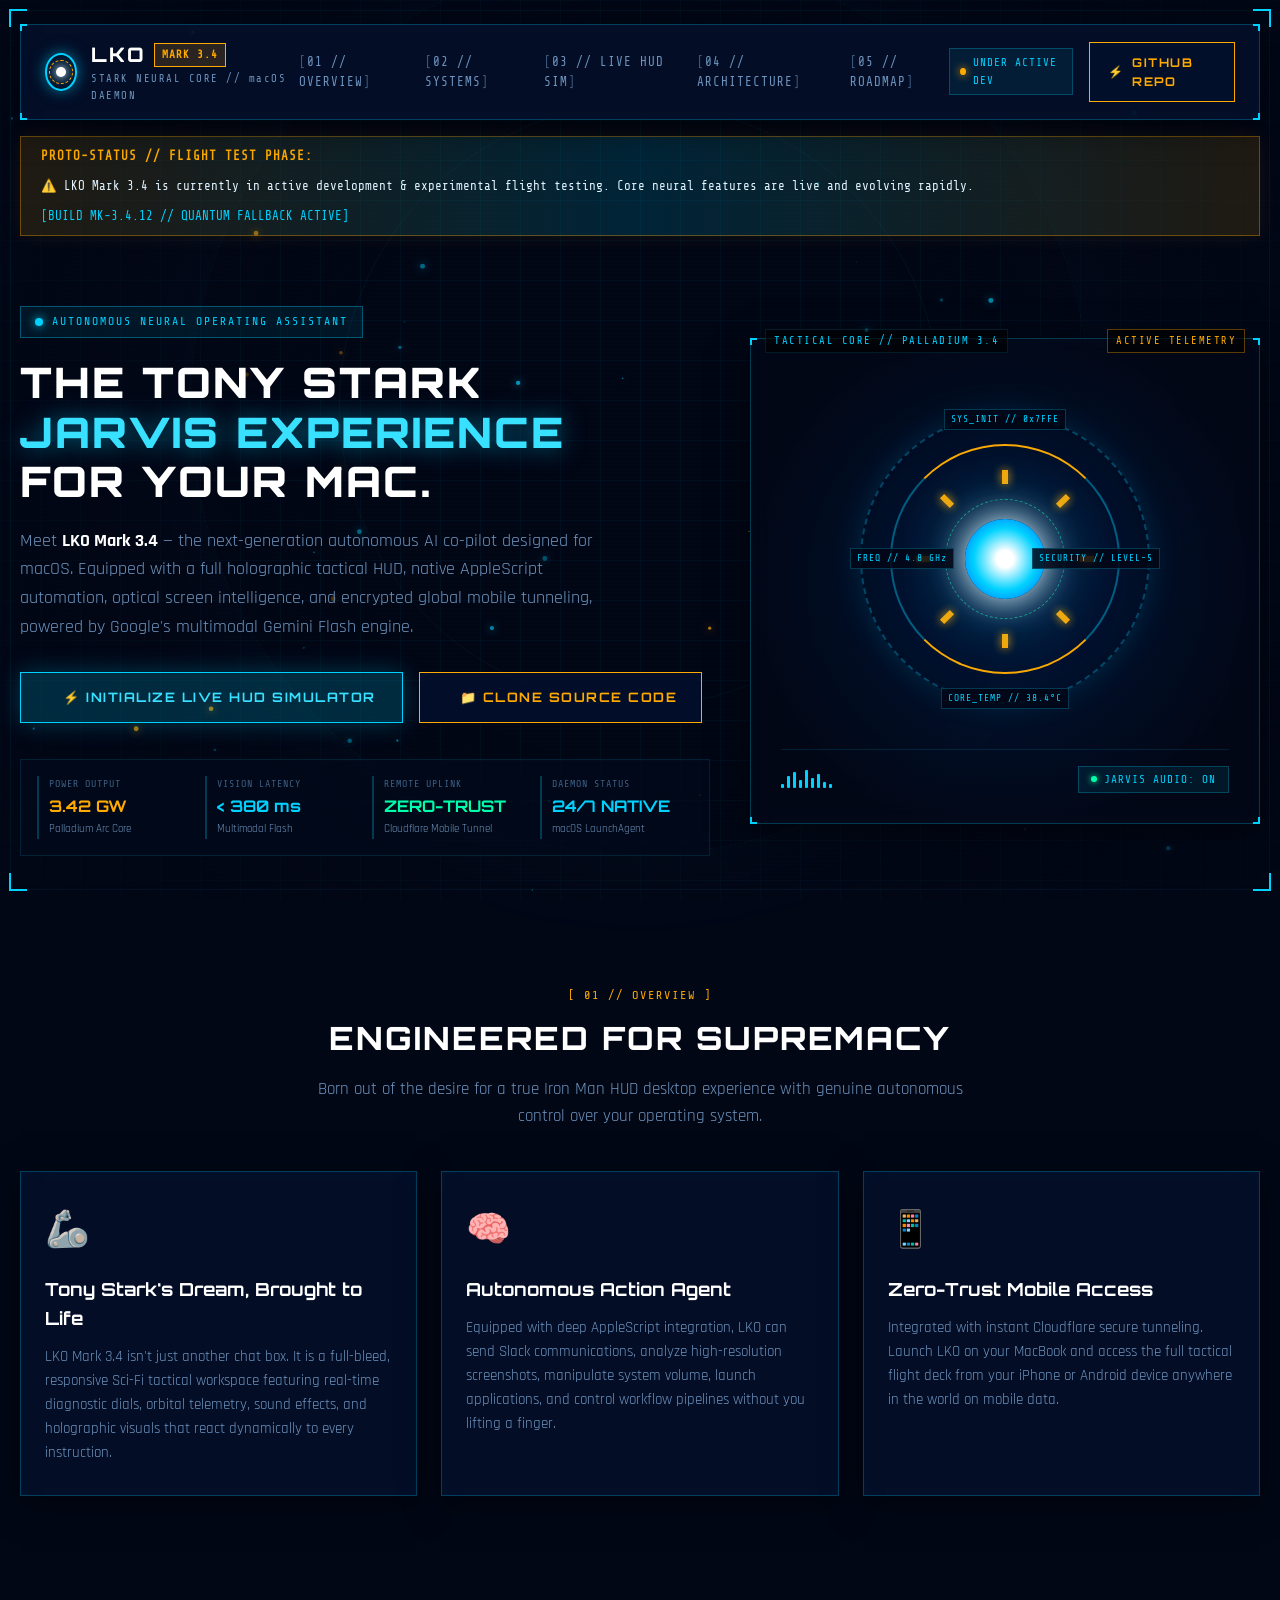
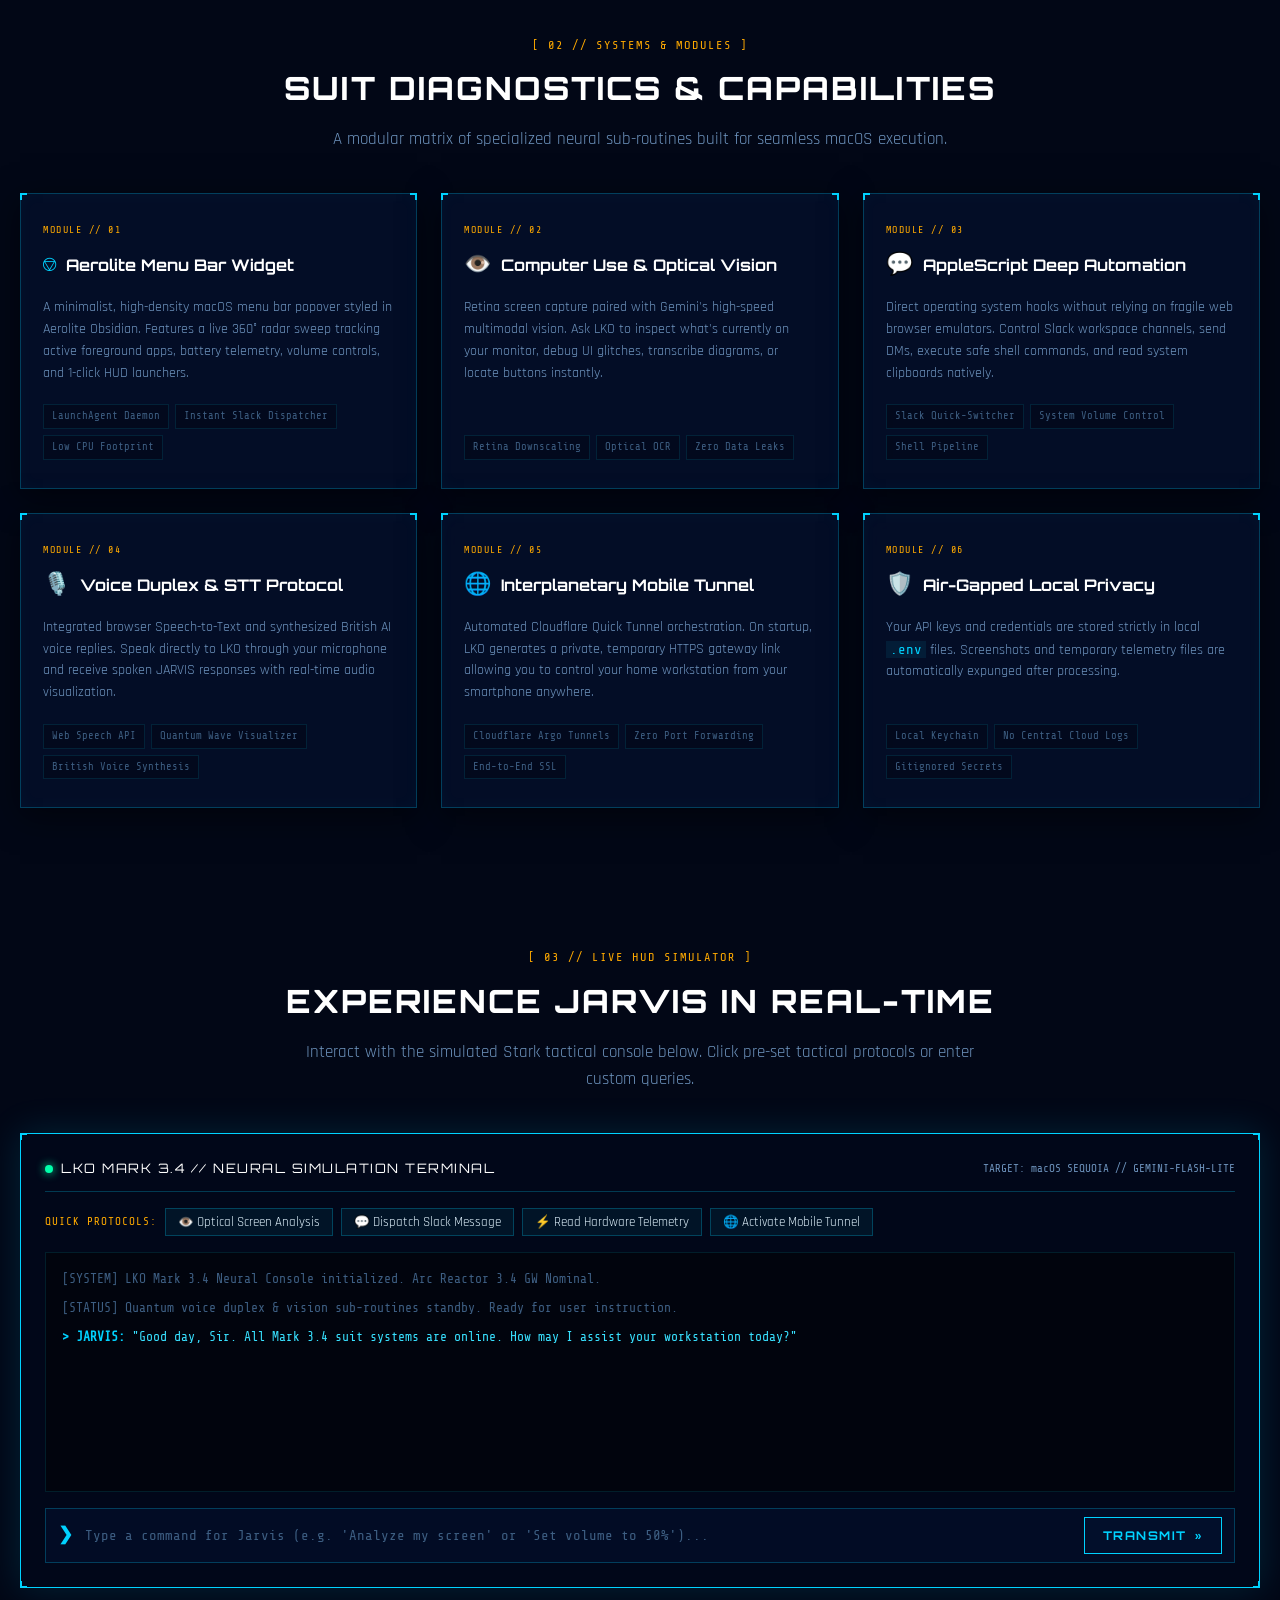
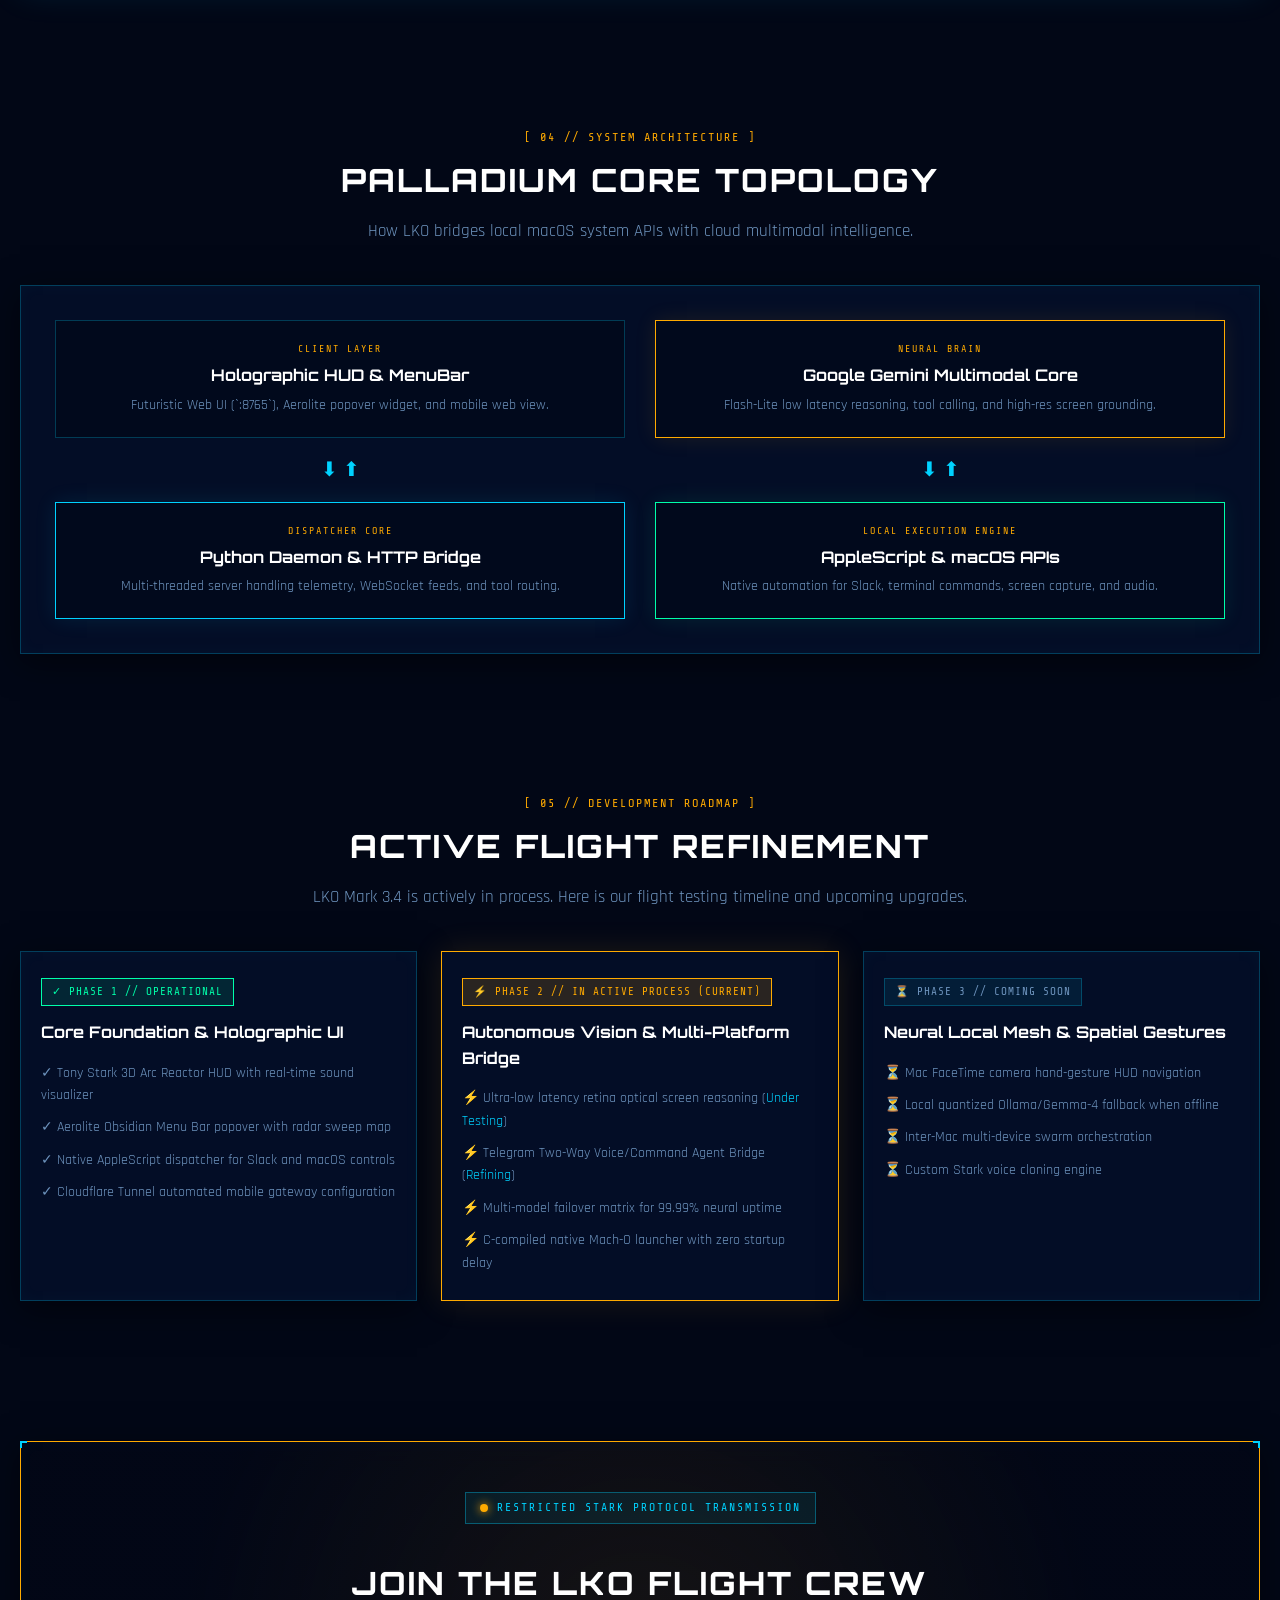
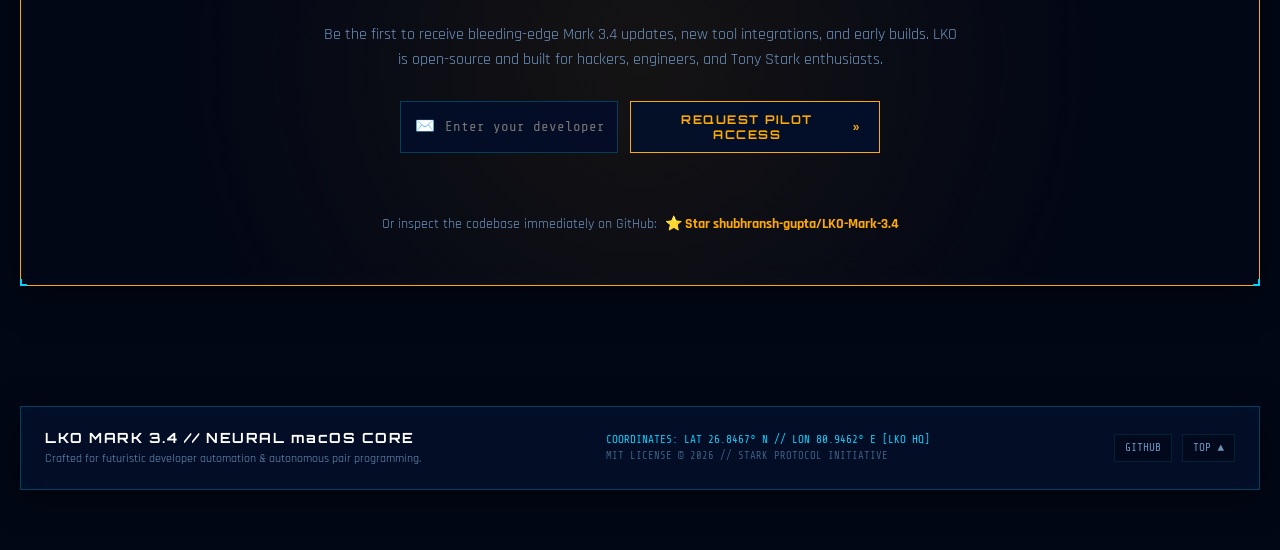
==== commit beb6eeae: "Add viral SEO tags, social share cards, and trending topic badges" ====
--- a/docs/index.html
+++ b/docs/index.html
@@ -5,14 +5,45 @@
   <meta name="viewport" content="width=device-width, initial-scale=1.0">
   <title>LKO Mark 3.4 // Autonomous macOS Neural Assistant & Holographic HUD</title>
   
-  <!-- Meta & Open Graph Tags -->
-  <meta name="description" content="LKO Mark 3.4 is an autonomous macOS Neural Assistant with a Tony Stark Holographic Web HUD, Obsidian Menu Bar Widget, AppleScript Automation, and Encrypted Mobile Gateway. Powered by Google Gemini.">
-  <meta name="keywords" content="LKO Mark 3.4, Jarvis AI, Tony Stark UI, macOS AI Assistant, Gemini AI, AppleScript Automation, Holographic HUD, Computer Use">
-  <meta property="og:title" content="LKO Mark 3.4 // The Tony Stark Neural macOS Assistant">
-  <meta property="og:description" content="Autonomous vision, AppleScript automation, 24/7 background telemetry, and interplanetary mobile gateway — powered by Gemini Multimodal Core.">
+  <!-- Primary Meta & Viral SEO Tags -->
+  <meta name="description" content="⚡ LKO Mark 3.4 is the Tony Stark JARVIS experience for macOS. Autonomous vision, AppleScript automation, 24/7 background telemetry, and encrypted mobile gateway powered by Google Gemini.">
+  <meta name="keywords" content="Jarvis, Tony Stark, Iron Man UI, macOS AI, Autonomous Agent, Agentic AI, Gemini Flash, Computer Use, Holographic HUD, AppleScript Automation, Cyberpunk UI, Voice Assistant, AI Assistant, Developer Tools, Open Source AI">
+  <meta name="author" content="Shubhransh Gupta">
+  <meta name="robots" content="index, follow">
+
+  <!-- Open Graph / Facebook / LinkedIn -->
   <meta property="og:type" content="website">
-  <meta property="og:url" content="https://github.com/shubhransh-gupta/LKO-Mark-3.4">
-  
+  <meta property="og:url" content="https://shubhransh-gupta.github.io/LKO-Mark-3.4/">
+  <meta property="og:site_name" content="LKO Mark 3.4 // Stark Neural macOS Core">
+  <meta property="og:title" content="⚡ LKO Mark 3.4 — Tony Stark's JARVIS for macOS">
+  <meta property="og:description" content="Autonomous macOS Neural Assistant with Holographic Web HUD, Obsidian MenuBar, AppleScript Automation & Mobile Gateway. Powered by Gemini.">
+  <meta property="og:image" content="https://raw.githubusercontent.com/shubhransh-gupta/LKO-Mark-3.4/main/docs/arc_reactor_icon.png">
+
+  <!-- Twitter / X Cards -->
+  <meta name="twitter:card" content="summary_large_image">
+  <meta name="twitter:url" content="https://shubhransh-gupta.github.io/LKO-Mark-3.4/">
+  <meta name="twitter:title" content="⚡ LKO Mark 3.4 — Tony Stark's JARVIS for macOS">
+  <meta name="twitter:description" content="The autonomous macOS AI co-pilot with a full holographic tactical HUD, AppleScript automations & mobile remote access.">
+  <meta name="twitter:image" content="https://raw.githubusercontent.com/shubhransh-gupta/LKO-Mark-3.4/main/docs/arc_reactor_icon.png">
+
+  <!-- Schema.org JSON-LD for Search Engines & AI indexing -->
+  <script type="application/ld+json">
+  {
+    "@context": "https://schema.org",
+    "@type": "SoftwareApplication",
+    "name": "LKO Mark 3.4",
+    "operatingSystem": "macOS",
+    "applicationCategory": "DeveloperApplication",
+    "description": "Autonomous macOS Neural Assistant with Tony Stark Holographic HUD, AppleScript automations, and mobile remote gateway.",
+    "url": "https://shubhransh-gupta.github.io/LKO-Mark-3.4/",
+    "author": {
+      "@type": "Person",
+      "name": "Shubhransh Gupta"
+    },
+    "keywords": "Jarvis, Tony Stark, macOS AI, Agentic AI, Gemini AI, AppleScript, Computer Use"
+  }
+  </script>
+
   <!-- Favicon -->
   <link rel="icon" type="image/png" href="arc_reactor_icon.png">
 
